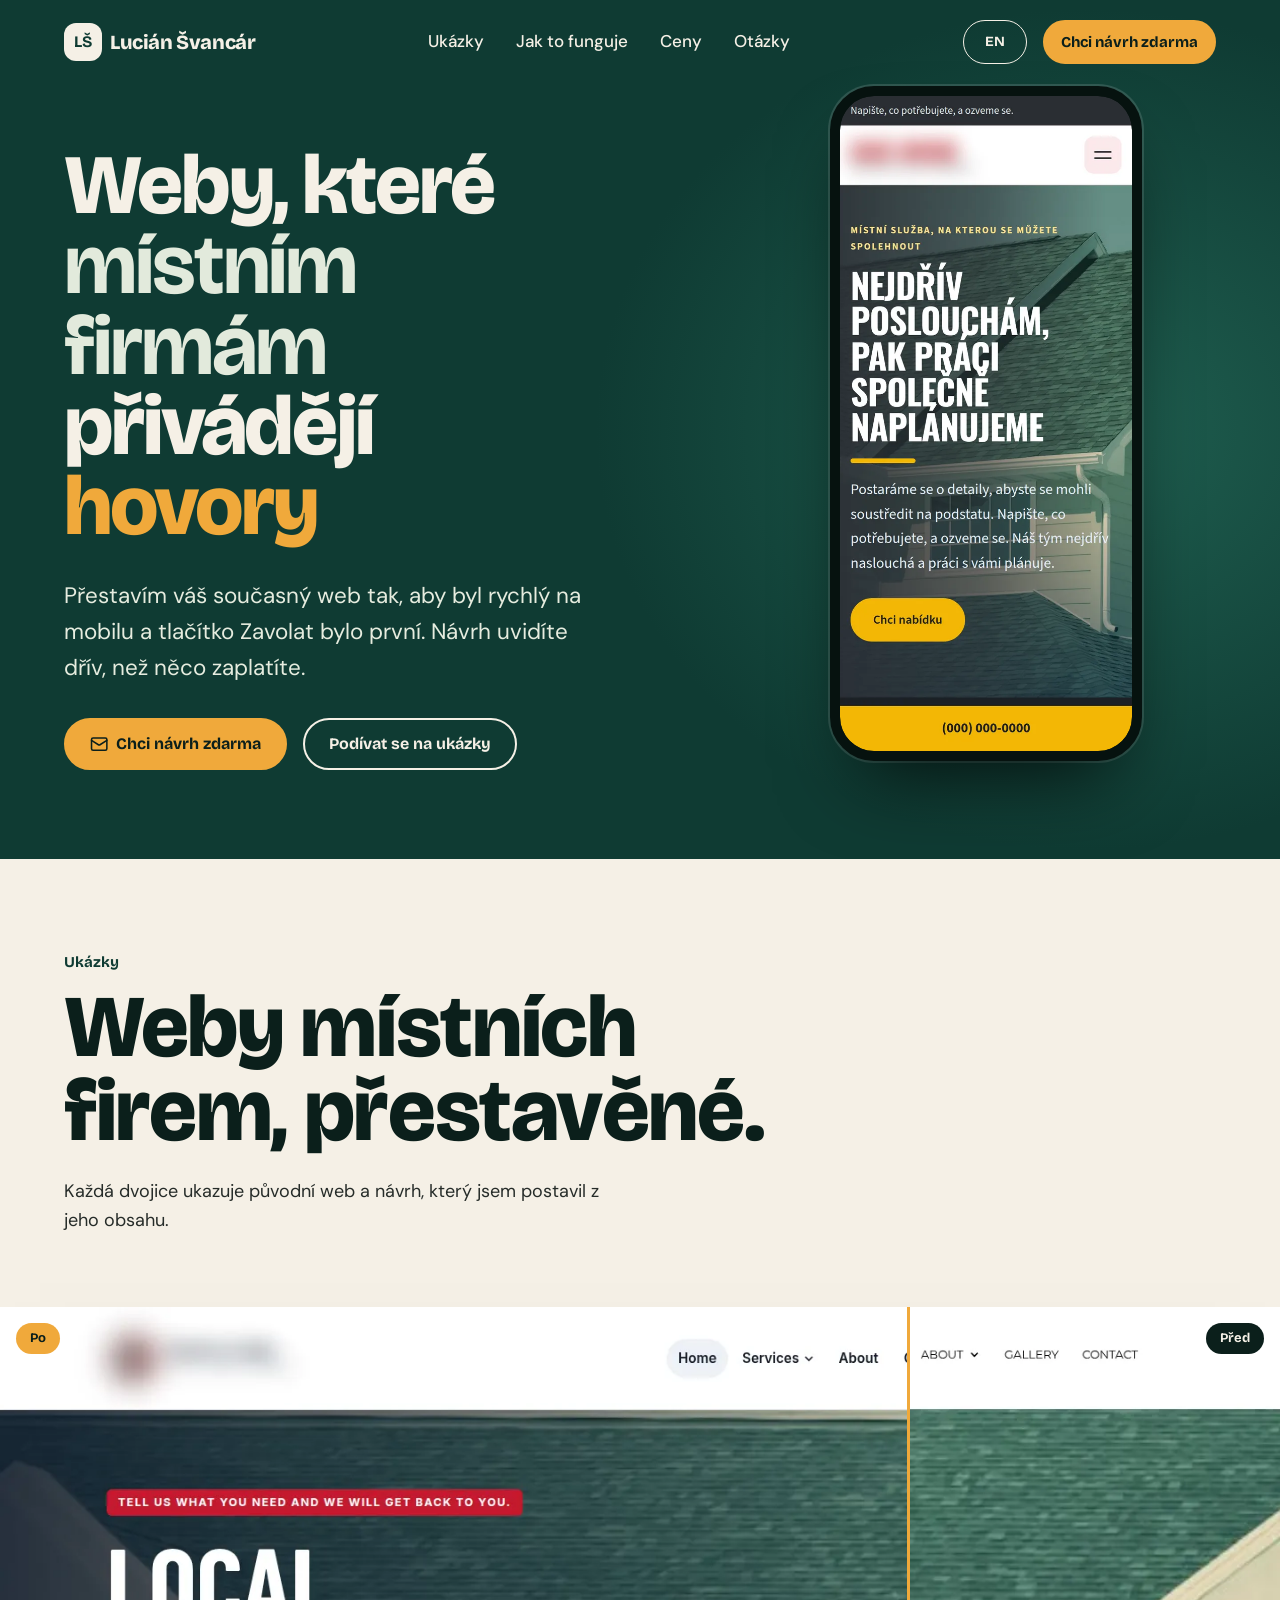
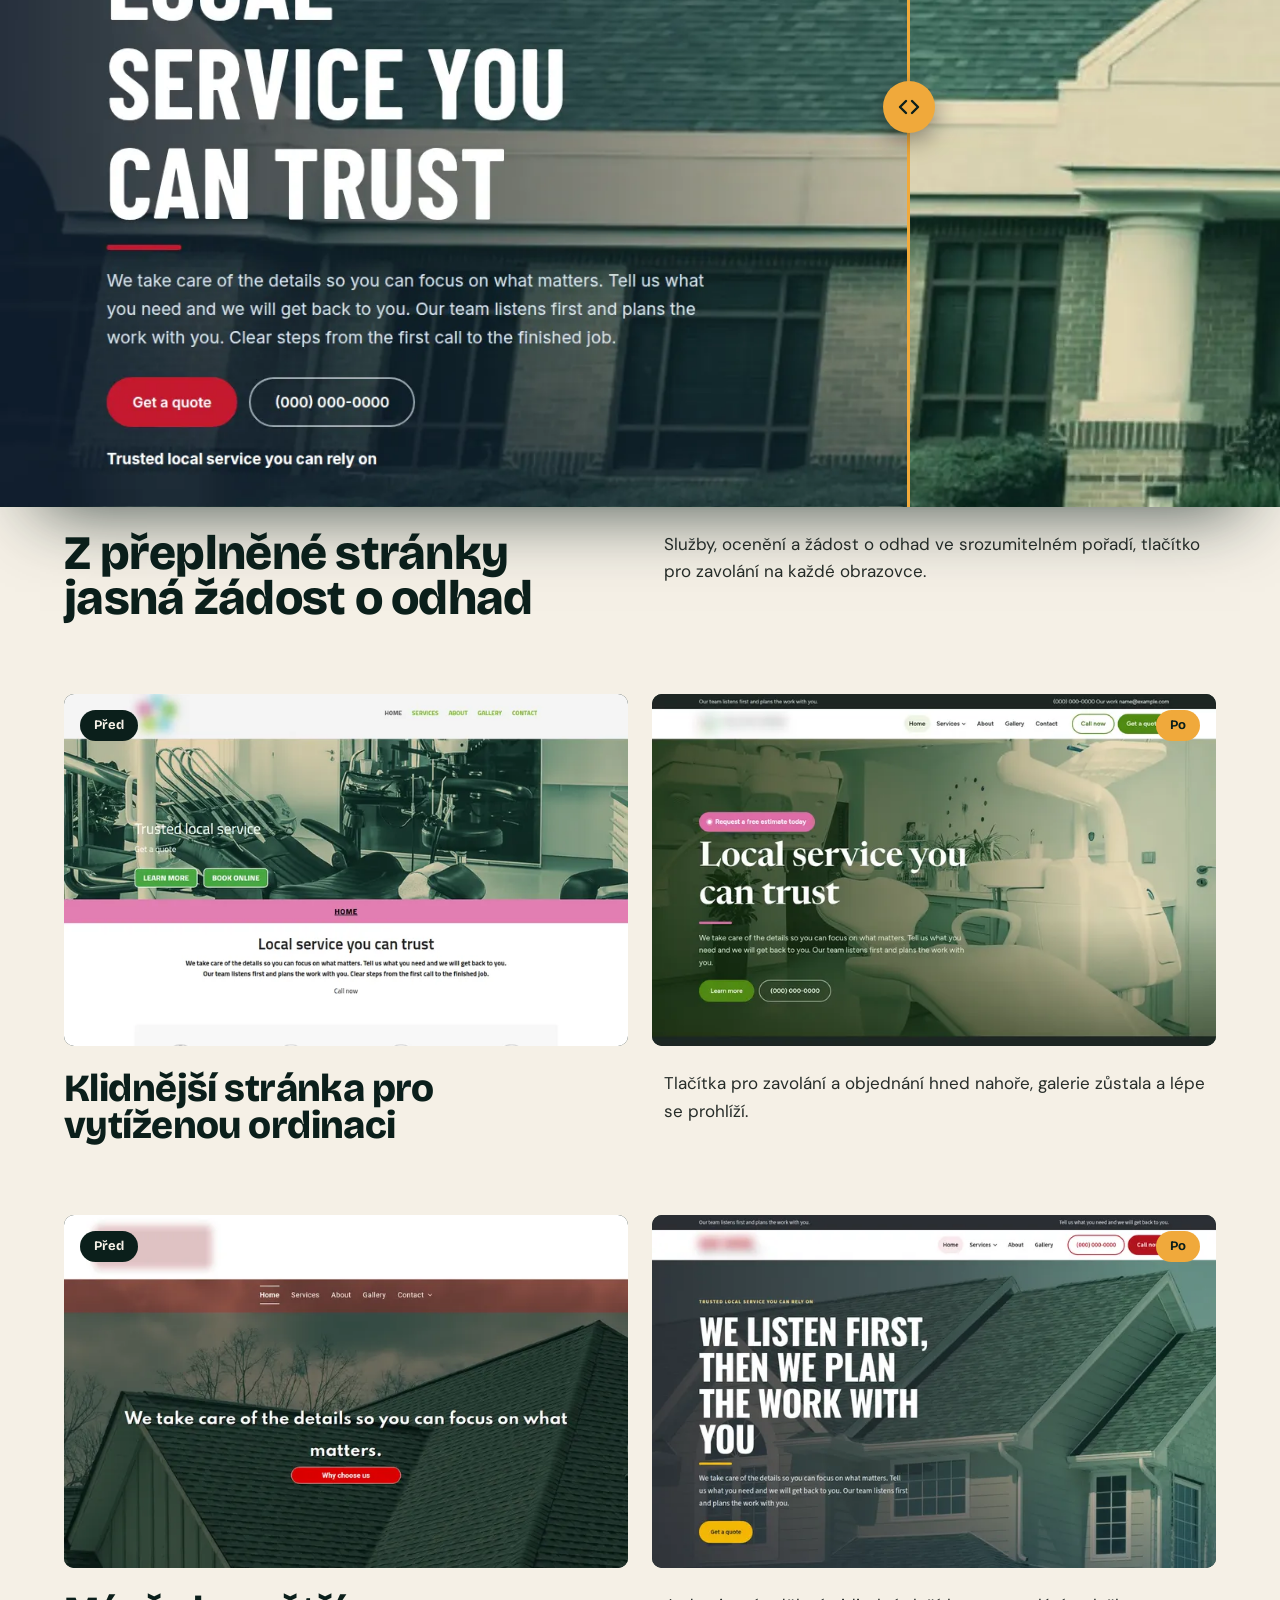
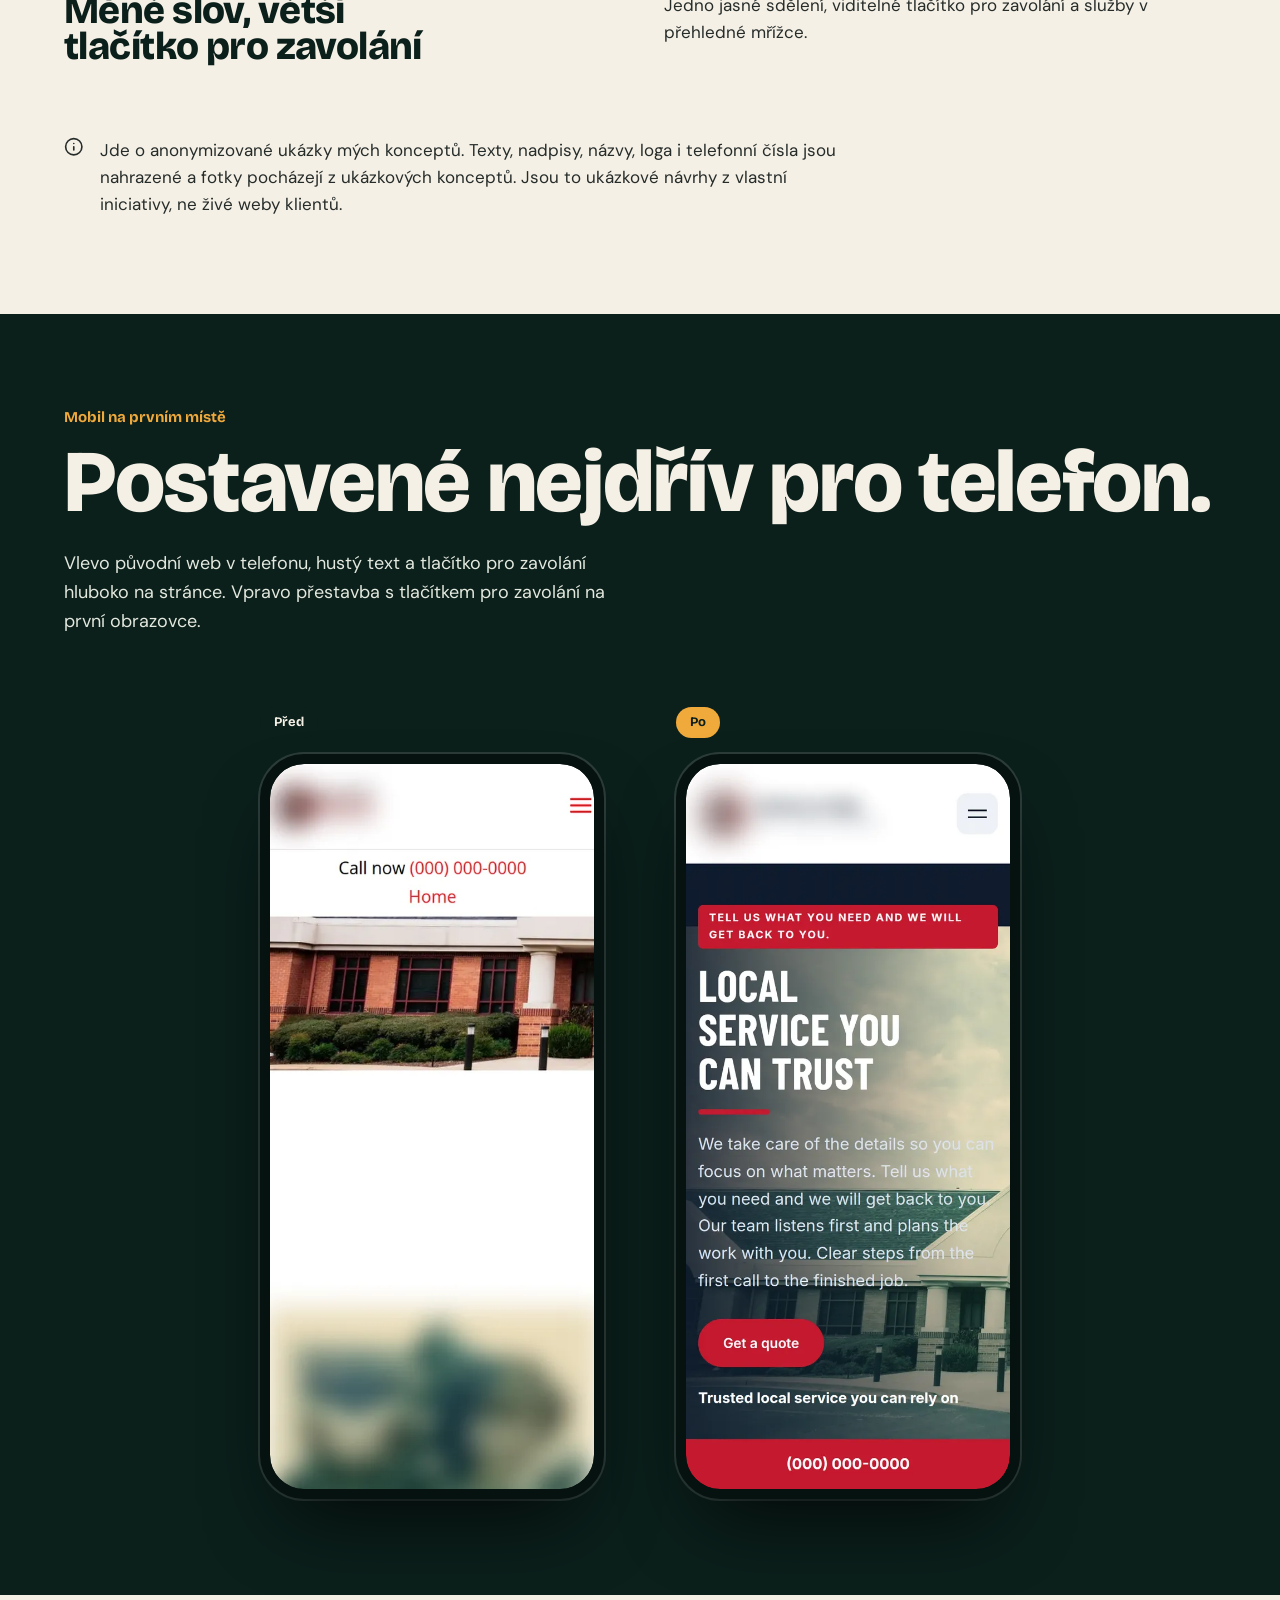
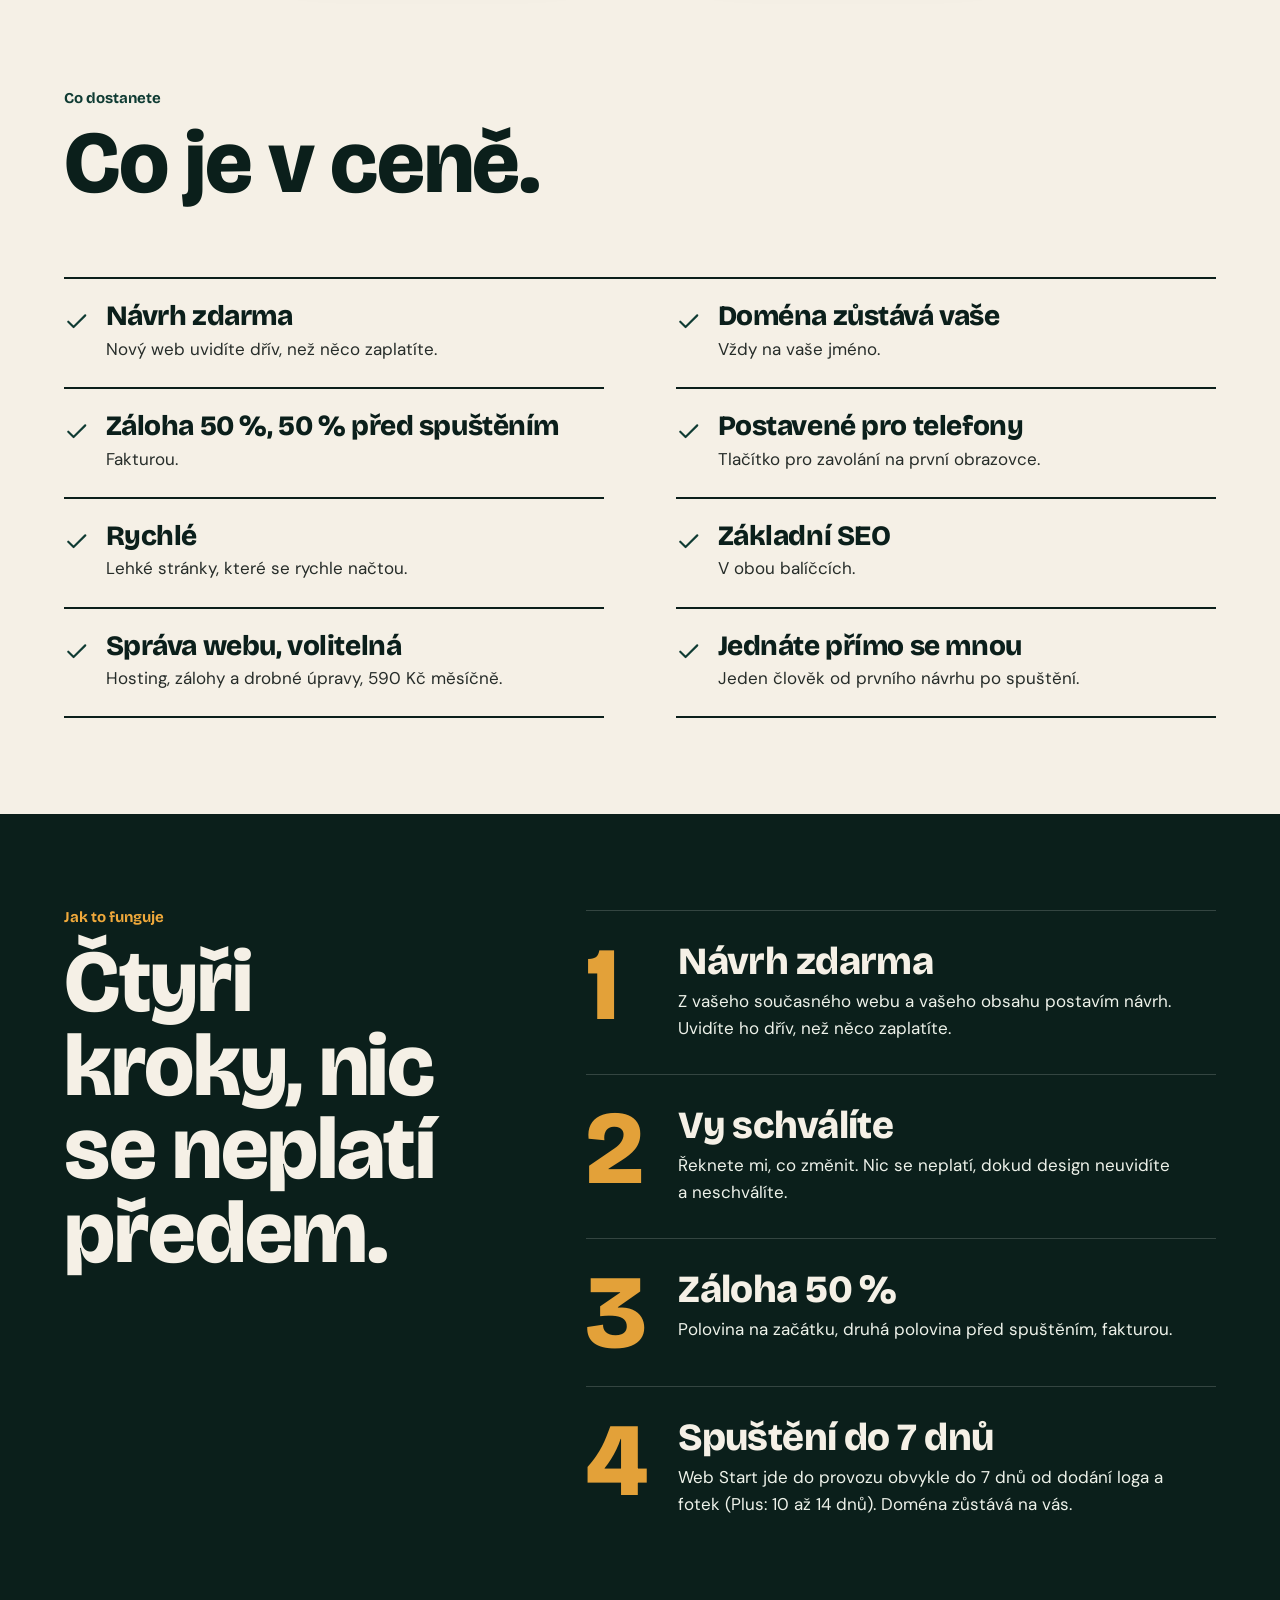
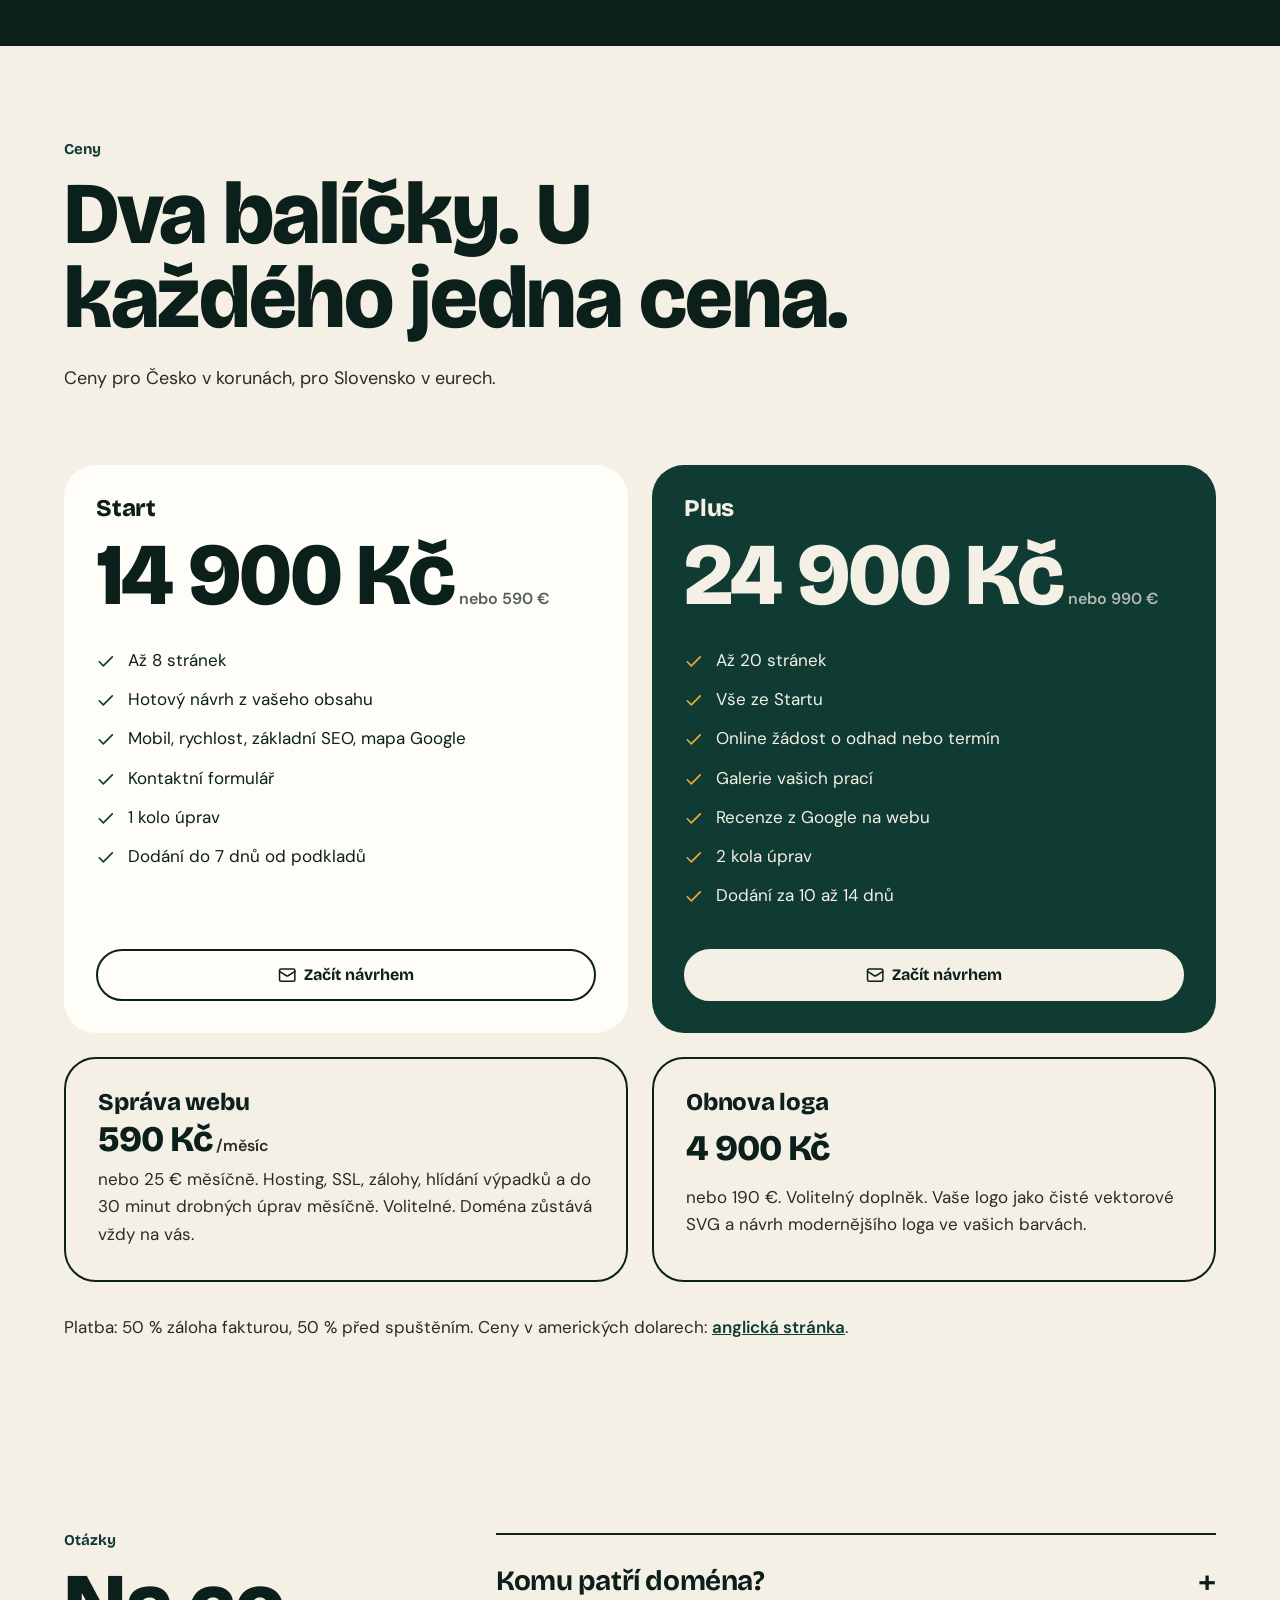
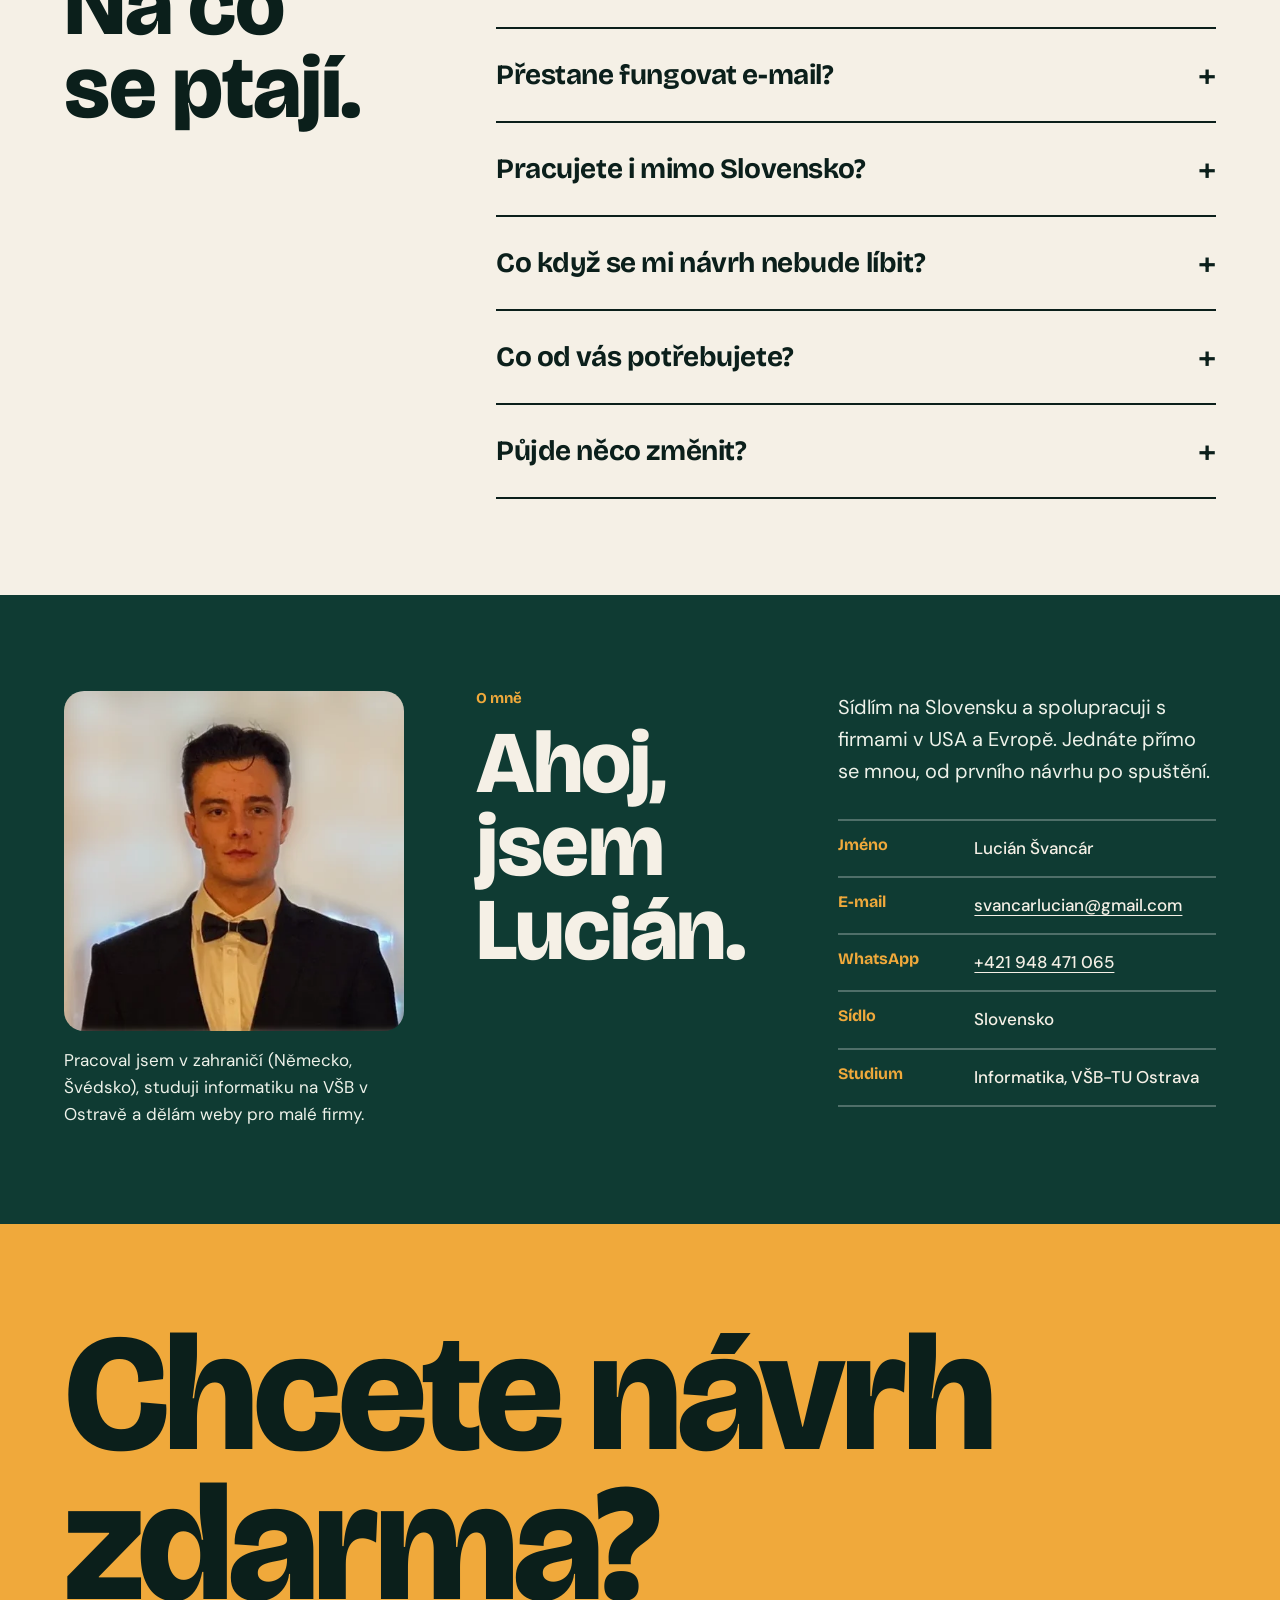
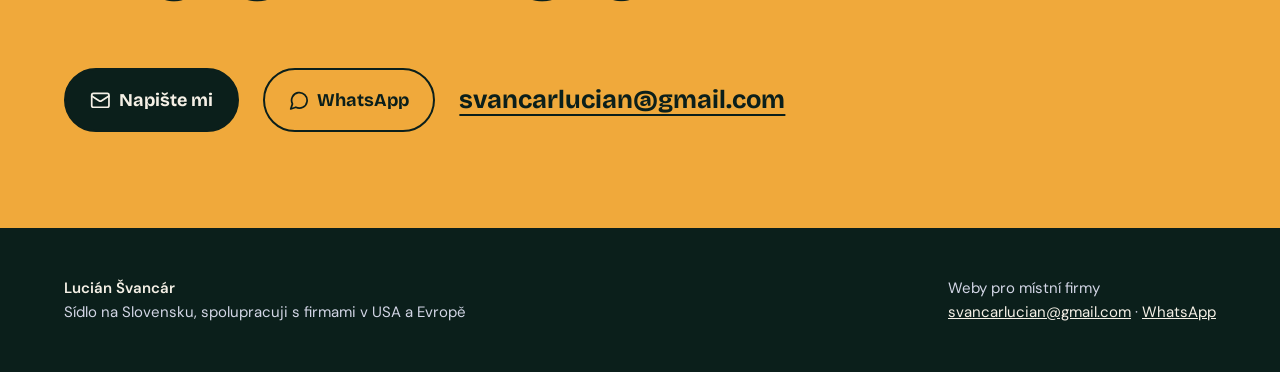
==== cz/index.html @ 47bcdbd2 "Lucian Svancar: web design for local businesses" ====
<!doctype html>
<html lang="cs" class="nojs">
<head>
<meta charset="utf-8">
<meta name="viewport" content="width=device-width,initial-scale=1">
<title>Lucián Švancár | Weby, které místním firmám přivádějí hovory</title>
<meta name="description" content="Tvorba webů pro místní firmy. Nejdřív zdarma návrh, vy schválíte, záloha 50 %, spuštění do 7 dnů. Start od 14 900 Kč nebo 590 €.">
<meta name="robots" content="index,follow,max-image-preview:large">
<link rel="canonical" href="https://luciansvancar.github.io/cz/">
<link rel="alternate" hreflang="en" href="https://luciansvancar.github.io/">
<link rel="alternate" hreflang="cs" href="https://luciansvancar.github.io/cz/">
<link rel="alternate" hreflang="x-default" href="https://luciansvancar.github.io/">
<meta property="og:type" content="website">
<meta property="og:title" content="Lucián Švancár | Weby, které místním firmám přivádějí hovory">
<meta property="og:description" content="Tvorba webů pro místní firmy. Nejdřív zdarma návrh, vy schválíte, záloha 50 %, spuštění do 7 dnů. Start od 14 900 Kč nebo 590 €.">
<meta property="og:url" content="https://luciansvancar.github.io/cz/">
<meta property="og:image" content="https://luciansvancar.github.io/img/og.png">
<meta property="og:locale" content="cs_CZ">
<meta name="twitter:card" content="summary_large_image">
<meta name="theme-color" content="#0f3b33">
<link rel="icon" href="../favicon.svg" type="image/svg+xml">
<link rel="preload" href="../fonts/brico-latin.woff2" as="font" type="font/woff2" crossorigin>
<link rel="stylesheet" href="../css/style.css">
<script type="application/ld+json">{"@context":"https://schema.org","@type":"ProfessionalService","name":"Lucián Švancár, web design","url":"https://luciansvancar.github.io/","email":"svancarlucian@gmail.com","description":"Web design for local businesses","areaServed":["US","Europe"],"founder":{"@type":"Person","name":"Lucián Švancár"}}</script>
<script>document.documentElement.classList.remove('nojs')</script>
</head>
<body>
<a class="skip" href="#main">Přeskočit na obsah</a>
<header class="hd"><div class="wrap">
<a class="brand" href="../"><b aria-hidden="true">LŠ</b><span>Lucián Švancár</span></a>
<nav class="nav" aria-label="Main"><a href="#work">Ukázky</a><a href="#how">Jak to funguje</a><a href="#pricing">Ceny</a><a href="#faq">Otázky</a></nav>
<div class="hd-r"><a class="lang" href="../" hreflang="en" lang="en">EN</a><a class="btn sm" href="mailto:svancarlucian@gmail.com?subject=Návrh%20webu%20zdarma">Chci návrh zdarma</a><button class="burger" type="button" aria-expanded="false" aria-controls="mnav" aria-label="Menu"><svg class="i" viewBox="0 0 24 24" aria-hidden="true"><path d="M4 6h16M4 12h16M4 18h16"/></svg></button></div>
</div><div class="mnav" id="mnav"><a href="#work">Ukázky</a><a href="#how">Jak to funguje</a><a href="#pricing">Ceny</a><a href="#faq">Otázky</a><a href="mailto:svancarlucian@gmail.com?subject=Návrh%20webu%20zdarma">Chci návrh zdarma</a></div></header>
<main id="main">
<section class="hero"><div class="wrap hero-g"><div class="hl">
<h1>Weby, které <span class="sm">místním firmám</span> přivádějí <span class="c">hovory</span></h1>
<p class="lede">Přestavím váš současný web tak, aby byl rychlý na mobilu a tlačítko Zavolat bylo první. Návrh uvidíte dřív, než něco zaplatíte.</p>
<div class="cta"><a class="btn" href="mailto:svancarlucian@gmail.com?subject=Návrh%20webu%20zdarma"><svg class="i" viewBox="0 0 24 24" aria-hidden="true"><rect width="20" height="16" x="2" y="4" rx="2"/><path d="m22 7-8.97 5.7a1.94 1.94 0 0 1-2.06 0L2 7"/></svg>Chci návrh zdarma</a><a class="lnk" href="#work">Podívat se na ukázky</a></div>
</div><div class="hp"><div class="phone hero-ph"><img src="../img/m-roof2-after-cz.webp" width="600" height="1298" alt="Anonymizovaný snímek webu firmy na střechy v telefonu"></div></div>
</div></section>
<section id="work"><div class="wrap">
<div class="sec-h rv"><div><span class="kick">Ukázky</span><h2>Weby místních firem, přestavěné.</h2></div><p>Každá dvojice ukazuje původní web a návrh, který jsem postavil z jeho obsahu.</p></div>
<div class="bigcase rv"><div class="cmp" style="--p:71%"><div class="cmp-i cmp-b"><span class="tag">Před</span><img src="../img/roof1-before-700.webp" srcset="../img/roof1-before-700.webp 720w,../img/roof1-before.webp 1440w" sizes="100vw" width="1440" height="900" alt="Před a po, místní firma na střechy (anonymizováno)" loading="lazy" decoding="async"></div><div class="cmp-i cmp-a"><span class="tag t2">Po</span><img src="../img/roof1-after-700.webp" srcset="../img/roof1-after-700.webp 720w,../img/roof1-after.webp 1440w" sizes="100vw" width="1440" height="900" alt="Před a po, místní firma na střechy (anonymizováno)" loading="lazy" decoding="async"></div><div class="cmp-h" aria-hidden="true"><span><svg viewBox="0 0 24 24"><path d="m9 6-6 6 6 6M15 6l6 6-6 6"/></svg></span></div><input class="cmp-r" type="range" min="0" max="100" value="71" aria-label="Tažením porovnáte před a po"></div><div class="wrap"><div class="cap"><h3>Z přeplněné stránky jasná žádost o odhad</h3><p>Služby, ocenění a žádost o odhad ve srozumitelném pořadí, tlačítko pro zavolání na každé obrazovce.</p></div></div></div><div class="smalls"><article class="sm-c rv"><div class="duo"><figure><span class="tag">Před</span><img src="../img/dental-before-700.webp" srcset="../img/dental-before-700.webp 720w,../img/dental-before.webp 1440w" sizes="(min-width:900px) 45vw,100vw" width="1440" height="900" alt="Před a po, místní zubní ordinace (anonymizováno)" loading="lazy" decoding="async"></figure><figure><span class="tag t2">Po</span><img src="../img/dental-after-700.webp" srcset="../img/dental-after-700.webp 720w,../img/dental-after.webp 1440w" sizes="(min-width:900px) 45vw,100vw" width="1440" height="900" alt="Před a po, místní zubní ordinace (anonymizováno)" loading="lazy" decoding="async"></figure></div><div class="cap"><h3>Klidnější stránka pro vytíženou ordinaci</h3><p>Tlačítka pro zavolání a objednání hned nahoře, galerie zůstala a lépe se prohlíží.</p></div></article><article class="sm-c rv"><div class="duo"><figure><span class="tag">Před</span><img src="../img/roof2-before-700.webp" srcset="../img/roof2-before-700.webp 720w,../img/roof2-before.webp 1440w" sizes="(min-width:900px) 45vw,100vw" width="1440" height="900" alt="Před a po, místní firma na střechy (anonymizováno)" loading="lazy" decoding="async"></figure><figure><span class="tag t2">Po</span><img src="../img/roof2-after-700.webp" srcset="../img/roof2-after-700.webp 720w,../img/roof2-after.webp 1440w" sizes="(min-width:900px) 45vw,100vw" width="1440" height="900" alt="Před a po, místní firma na střechy (anonymizováno)" loading="lazy" decoding="async"></figure></div><div class="cap"><h3>Méně slov, větší tlačítko pro zavolání</h3><p>Jedno jasné sdělení, viditelné tlačítko pro zavolání a služby v přehledné mřížce.</p></div></article></div>
<p class="note rv"><svg class="i" viewBox="0 0 24 24" aria-hidden="true"><circle cx="12" cy="12" r="10"/><path d="M12 16v-4M12 8h.01"/></svg><span>Jde o anonymizované ukázky mých konceptů. Texty, nadpisy, názvy, loga i telefonní čísla jsou nahrazené a fotky pocházejí z ukázkových konceptů. Jsou to ukázkové návrhy z vlastní iniciativy, ne živé weby klientů.</span></p>
</div></section>
<section id="mobile" class="dark mf"><div class="wrap"><div class="sec-h rv"><div><span class="kick">Mobil na prvním místě</span><h2>Postavené nejdřív pro telefon.</h2></div><p>Vlevo původní web v telefonu, hustý text a tlačítko pro zavolání hluboko na stránce. Vpravo přestavba s tlačítkem pro zavolání na první obrazovce.</p></div><div class="phones rv"><figure class="phone-w"><span class="tag">Před</span><div class="phone"><img src="../img/m-roof1-before.webp" width="600" height="1298" alt="Anonymizovaný snímek webu firmy na střechy v telefonu" loading="lazy" decoding="async"></div></figure><figure class="phone-w"><span class="tag t2">Po</span><div class="phone"><img src="../img/m-roof1-after.webp" width="600" height="1298" alt="Anonymizovaný snímek webu firmy na střechy v telefonu" loading="lazy" decoding="async"></div></figure></div></div></section>
<section id="get"><div class="wrap"><div class="sec-h rv"><div><span class="kick">Co dostanete</span><h2>Co je v ceně.</h2></div></div><ul class="gets"><li class="rv"><svg class="i" viewBox="0 0 24 24" aria-hidden="true"><path d="M20 6 9 17l-5-5"/></svg><div><h3>Návrh zdarma</h3><p>Nový web uvidíte dřív, než něco zaplatíte.</p></div></li><li class="rv"><svg class="i" viewBox="0 0 24 24" aria-hidden="true"><path d="M20 6 9 17l-5-5"/></svg><div><h3>Doména zůstává vaše</h3><p>Vždy na vaše jméno.</p></div></li><li class="rv"><svg class="i" viewBox="0 0 24 24" aria-hidden="true"><path d="M20 6 9 17l-5-5"/></svg><div><h3>Záloha 50 %, 50 % před spuštěním</h3><p>Fakturou.</p></div></li><li class="rv"><svg class="i" viewBox="0 0 24 24" aria-hidden="true"><path d="M20 6 9 17l-5-5"/></svg><div><h3>Postavené pro telefony</h3><p>Tlačítko pro zavolání na první obrazovce.</p></div></li><li class="rv"><svg class="i" viewBox="0 0 24 24" aria-hidden="true"><path d="M20 6 9 17l-5-5"/></svg><div><h3>Rychlé</h3><p>Lehké stránky, které se rychle načtou.</p></div></li><li class="rv"><svg class="i" viewBox="0 0 24 24" aria-hidden="true"><path d="M20 6 9 17l-5-5"/></svg><div><h3>Základní SEO</h3><p>V obou balíčcích.</p></div></li><li class="rv"><svg class="i" viewBox="0 0 24 24" aria-hidden="true"><path d="M20 6 9 17l-5-5"/></svg><div><h3>Správa webu, volitelná</h3><p>Hosting, zálohy a drobné úpravy, 590 Kč měsíčně.</p></div></li><li class="rv"><svg class="i" viewBox="0 0 24 24" aria-hidden="true"><path d="M20 6 9 17l-5-5"/></svg><div><h3>Jednáte přímo se mnou</h3><p>Jeden člověk od prvního návrhu po spuštění.</p></div></li></ul></div></section>
<section id="how" class="dark"><div class="wrap steps">
<div class="stl rv"><span class="kick">Jak to funguje</span><h2>Čtyři kroky, nic se neplatí předem.</h2></div>
<ol style="list-style:none;margin:0;padding:0"><li class="step rv"><span class="nn" aria-hidden="true">1</span><div><h3>Návrh zdarma</h3><p>Z vašeho současného webu a vašeho obsahu postavím návrh. Uvidíte ho dřív, než něco zaplatíte.</p></div></li><li class="step rv"><span class="nn" aria-hidden="true">2</span><div><h3>Vy schválíte</h3><p>Řeknete mi, co změnit. Nic se neplatí, dokud design neuvidíte a neschválíte.</p></div></li><li class="step rv"><span class="nn" aria-hidden="true">3</span><div><h3>Záloha 50 %</h3><p>Polovina na začátku, druhá polovina před spuštěním, fakturou.</p></div></li><li class="step rv"><span class="nn" aria-hidden="true">4</span><div><h3>Spuštění do 7 dnů</h3><p>Web Start jde do provozu obvykle do 7 dnů od dodání loga a fotek (Plus: 10 až 14 dnů). Doména zůstává na vás.</p></div></li></ol>
</div></section>
<section id="pricing"><div class="wrap">
<div class="sec-h rv"><div><span class="kick">Ceny</span><h2>Dva balíčky. U každého jedna cena.</h2></div><p>Ceny pro Česko v korunách, pro Slovensko v eurech.</p></div>
<div class="plans"><div class="plan rv"><h3>Start</h3><div class="price">14 900 Kč<small>nebo 590 €</small></div><ul><li><svg class="i" viewBox="0 0 24 24" aria-hidden="true"><path d="M20 6 9 17l-5-5"/></svg><span>Až 8 stránek</span></li><li><svg class="i" viewBox="0 0 24 24" aria-hidden="true"><path d="M20 6 9 17l-5-5"/></svg><span>Hotový návrh z vašeho obsahu</span></li><li><svg class="i" viewBox="0 0 24 24" aria-hidden="true"><path d="M20 6 9 17l-5-5"/></svg><span>Mobil, rychlost, základní SEO, mapa Google</span></li><li><svg class="i" viewBox="0 0 24 24" aria-hidden="true"><path d="M20 6 9 17l-5-5"/></svg><span>Kontaktní formulář</span></li><li><svg class="i" viewBox="0 0 24 24" aria-hidden="true"><path d="M20 6 9 17l-5-5"/></svg><span>1 kolo úprav</span></li><li><svg class="i" viewBox="0 0 24 24" aria-hidden="true"><path d="M20 6 9 17l-5-5"/></svg><span>Dodání do 7 dnů od podkladů</span></li></ul><a class="btn ghost" href="mailto:svancarlucian@gmail.com?subject=Návrh%20webu%20zdarma"><svg class="i" viewBox="0 0 24 24" aria-hidden="true"><rect width="20" height="16" x="2" y="4" rx="2"/><path d="m22 7-8.97 5.7a1.94 1.94 0 0 1-2.06 0L2 7"/></svg>Začít návrhem</a></div><div class="plan pro rv"><h3>Plus</h3><div class="price">24 900 Kč<small>nebo 990 €</small></div><ul><li><svg class="i" viewBox="0 0 24 24" aria-hidden="true"><path d="M20 6 9 17l-5-5"/></svg><span>Až 20 stránek</span></li><li><svg class="i" viewBox="0 0 24 24" aria-hidden="true"><path d="M20 6 9 17l-5-5"/></svg><span>Vše ze Startu</span></li><li><svg class="i" viewBox="0 0 24 24" aria-hidden="true"><path d="M20 6 9 17l-5-5"/></svg><span>Online žádost o odhad nebo termín</span></li><li><svg class="i" viewBox="0 0 24 24" aria-hidden="true"><path d="M20 6 9 17l-5-5"/></svg><span>Galerie vašich prací</span></li><li><svg class="i" viewBox="0 0 24 24" aria-hidden="true"><path d="M20 6 9 17l-5-5"/></svg><span>Recenze z Google na webu</span></li><li><svg class="i" viewBox="0 0 24 24" aria-hidden="true"><path d="M20 6 9 17l-5-5"/></svg><span>2 kola úprav</span></li><li><svg class="i" viewBox="0 0 24 24" aria-hidden="true"><path d="M20 6 9 17l-5-5"/></svg><span>Dodání za 10 až 14 dnů</span></li></ul><a class="btn" href="mailto:svancarlucian@gmail.com?subject=Návrh%20webu%20zdarma"><svg class="i" viewBox="0 0 24 24" aria-hidden="true"><rect width="20" height="16" x="2" y="4" rx="2"/><path d="m22 7-8.97 5.7a1.94 1.94 0 0 1-2.06 0L2 7"/></svg>Začít návrhem</a></div></div>
<div class="also"><div class="add rv"><h3>Správa webu</h3><div class="p">590 Kč<small style="font:600 1rem var(--f-b);letter-spacing:0;color:var(--mute)"> /měsíc</small></div><p>nebo 25 € měsíčně. Hosting, SSL, zálohy, hlídání výpadků a do 30 minut drobných úprav měsíčně. Volitelné. Doména zůstává vždy na vás.</p></div><div class="add rv"><h3>Obnova loga</h3><div class="p">4 900 Kč<small style="font:600 1rem var(--f-b);letter-spacing:0;color:var(--mute)"> </small></div><p>nebo 190 €. Volitelný doplněk. Vaše logo jako čisté vektorové SVG a návrh modernějšího loga ve vašich barvách.</p></div></div>
<p class="pay">Platba: 50 % záloha fakturou, 50 % před spuštěním. Ceny v amerických dolarech: <a href="https://luciansvancar.github.io/">anglická stránka</a>.</p>
</div></section>
<section id="faq"><div class="wrap faq">
<div class="rv"><span class="kick">Otázky</span><h2>Na co se ptají.</h2></div>
<div class="rv"><details><summary>Komu patří doména?</summary><p>Vám. Doména vždy zůstává na vaše jméno. Na nový web ji jen nasměruji, až návrh schválíte.</p></details><details><summary>Přestane fungovat e-mail?</summary><p>Ne. Na nový web nasměruji jen webovou část domény, e-mail se nedotkne. Pokud už platíte hosting, můžete ho po spuštění zrušit, nebo web zahostuji já v rámci správy webu.</p></details><details><summary>Pracujete i mimo Slovensko?</summary><p>Ano. Vše běží přes e-mail a platební odkaz, takže na zemi nezáleží. Ceny jsou v korunách a eurech na této stránce, v dolarech na anglické.</p></details><details><summary>Co když se mi návrh nebude líbit?</summary><p>Pak neplatíte nic. Návrh je zdarma a žádné peníze se nepřesouvají, dokud design neuvidíte a neschválíte.</p></details><details><summary>Co od vás potřebujete?</summary><p>Logo v nejlepší kvalitě, kterou máte, fotky vaší práce nebo týmu a kdo spravuje vaši doménu. Hesla e-mailem nikdy nežádám.</p></details><details><summary>Půjde něco změnit?</summary><p>Ano. Úpravy jsou v ceně před spuštěním: 1 kolo ve Startu, 2 v Plusu. Sepíšu je do jednoho e-mailu.</p></details></div>
</div></section>
<section class="about"><div class="wrap"><figure class="photo on rv"><img src="../img/lucian.webp" width="480" height="480" alt="Lucián Švancár" loading="lazy" decoding="async"><figcaption>Pracoval jsem v zahraničí (Německo, Švédsko), studuji informatiku na VŠB v Ostravě a dělám weby pro malé firmy.</figcaption></figure><div class="rv"><span class="kick">O mně</span><h2>Ahoj, jsem Lucián.</h2></div><div class="rv"><p>Sídlím na Slovensku a spolupracuji s firmami v USA a Evropě. Jednáte přímo se mnou, od prvního návrhu po spuštění.</p><dl class="facts"><div><dt>Jméno</dt><dd>Lucián Švancár</dd></div><div><dt>E-mail</dt><dd><a href="mailto:svancarlucian@gmail.com">svancarlucian@gmail.com</a></dd></div><div><dt>WhatsApp</dt><dd><a href="https://wa.me/421948471065">+421 948 471 065</a></dd></div><div><dt>Sídlo</dt><dd>Slovensko</dd></div><div><dt>Studium</dt><dd>Informatika, VŠB-TU Ostrava</dd></div></dl></div></div></section>
<section class="contact" id="contact"><div class="wrap"><h2>Chcete návrh zdarma?</h2><div class="row"><a class="btn" href="mailto:svancarlucian@gmail.com?subject=Návrh%20webu%20zdarma"><svg class="i" viewBox="0 0 24 24" aria-hidden="true"><rect width="20" height="16" x="2" y="4" rx="2"/><path d="m22 7-8.97 5.7a1.94 1.94 0 0 1-2.06 0L2 7"/></svg>Napište mi</a><a class="btn wa" href="https://wa.me/421948471065"><svg class="i" viewBox="0 0 24 24" aria-hidden="true"><path d="M7.9 20A9 9 0 1 0 4 16.1L2 22Z"/></svg>WhatsApp</a><a class="em" href="mailto:svancarlucian@gmail.com">svancarlucian@gmail.com</a></div></div></section>
</main>
<footer class="ft"><div class="wrap"><address><strong style="color:var(--paper)">Lucián Švancár</strong><br>Sídlo na Slovensku, spolupracuji s firmami v USA a Evropě</address><p>Weby pro místní firmy<br><a href="mailto:svancarlucian@gmail.com">svancarlucian@gmail.com</a> · <a href="https://wa.me/421948471065">WhatsApp</a></p></div></footer>
<a class="sticky" href="mailto:svancarlucian@gmail.com?subject=Návrh%20webu%20zdarma"><svg class="i" viewBox="0 0 24 24" aria-hidden="true"><rect width="20" height="16" x="2" y="4" rx="2"/><path d="m22 7-8.97 5.7a1.94 1.94 0 0 1-2.06 0L2 7"/></svg>Chci mockup zdarma</a>
<script src="../js/main.js" defer></script>
</body></html>
---- css/style.css ----
@font-face{font-family:"Bricolage Grotesque";font-weight:600 800;font-display:swap;src:url(../fonts/brico-latin.woff2) format("woff2");unicode-range:U+0000-00FF,U+0131,U+0152-0153,U+02BB-02BC,U+02C6,U+02DA,U+02DC,U+2000-206F,U+20AC,U+2122,U+2191,U+2193,U+2212,U+2215,U+FEFF,U+FFFD}
@font-face{font-family:"Bricolage Grotesque";font-weight:600 800;font-display:swap;src:url(../fonts/brico-ext.woff2) format("woff2");unicode-range:U+0100-02BA,U+02BD-02C5,U+02C7-02CC,U+02CE-02D7,U+02DD-02FF,U+0304,U+0308,U+0329,U+1D00-1DBF,U+1E00-1E9F,U+1EF2-1EFF,U+2020,U+20A0-20AB,U+20AD-20C4,U+2113,U+2C60-2C7F,U+A720-A7FF}
@font-face{font-family:"DM Sans";font-weight:400 600;font-display:swap;src:url(../fonts/dm-latin.woff2) format("woff2");unicode-range:U+0000-00FF,U+0131,U+0152-0153,U+02BB-02BC,U+02C6,U+02DA,U+02DC,U+2000-206F,U+20AC,U+2122,U+2191,U+2193,U+2212,U+2215,U+FEFF,U+FFFD}
@font-face{font-family:"DM Sans";font-weight:400 600;font-display:swap;src:url(../fonts/dm-ext.woff2) format("woff2");unicode-range:U+0100-02BA,U+02BD-02C5,U+02C7-02CC,U+02CE-02D7,U+02DD-02FF,U+0304,U+0308,U+0329,U+1D00-1DBF,U+1E00-1E9F,U+1EF2-1EFF,U+2020,U+20A0-20AB,U+20AD-20C4,U+2113,U+2C60-2C7F,U+A720-A7FF}

:root{
  --ink:#0b1f1b;--ink-2:#123029;--blue:#0f3b33;--blue-d:#0a2a24;--paper:#f5f0e6;--white:#fffdf8;--coral:#f0a93b;--mist:#e2eadc;--mute:#262c29;
  --s1:4px;--s2:8px;--s3:16px;--s4:24px;--s5:32px;--s6:48px;--s7:72px;--s8:96px;
  --r1:10px;--r2:20px;--r3:32px;
  --f-d:"Bricolage Grotesque",ui-sans-serif,sans-serif;--f-b:"DM Sans",ui-sans-serif,sans-serif;
  --ease:cubic-bezier(.22,1,.36,1);--t:240ms;
  --pad:clamp(20px,5vw,72px);
}
*,*::before,*::after{box-sizing:border-box}
html{scroll-behavior:smooth;-webkit-text-size-adjust:100%}
body{margin:0;font:400 1.0625rem/1.6 var(--f-b);color:var(--ink);background:var(--paper);overflow-x:hidden}
img{display:block;max-width:100%;height:auto}
a{color:inherit}
h1,h2,h3{font-family:var(--f-d);font-weight:800;line-height:.95;letter-spacing:-.015em;margin:0;text-wrap:balance}
p{margin:0;text-wrap:pretty}
.wrap{padding-inline:var(--pad);max-width:1480px;margin-inline:auto}
.sr{position:absolute;width:1px;height:1px;overflow:hidden;clip:rect(0 0 0 0);white-space:nowrap}
.skip{position:absolute;left:var(--s3);top:-60px;background:var(--ink);color:var(--paper);padding:var(--s3);border-radius:var(--r1);z-index:99}
.skip:focus{top:var(--s3)}
:focus-visible{outline:3px solid var(--coral);outline-offset:3px}
svg.i{width:1.15em;height:1.15em;stroke:currentColor;fill:none;stroke-width:2;stroke-linecap:round;stroke-linejoin:round;flex:none}

/* buttons */
.btn{display:inline-flex;align-items:center;gap:var(--s2);min-height:52px;padding:0 var(--s4);border-radius:999px;font:700 1rem/1 var(--f-d);text-decoration:none;background:var(--coral);color:var(--ink);border:2px solid var(--coral);transition:transform var(--t) var(--ease),background var(--t),color var(--t)}
.btn:hover{transform:translateY(-3px)}
.btn:active{transform:translateY(0) scale(.98)}
.btn.ghost{background:transparent;color:inherit;border-color:currentColor}
.btn.sm{min-height:44px;padding:0 var(--s3);font-size:.9375rem}

/* header */
.hd{position:absolute;inset:0 0 auto;z-index:20;color:var(--paper)}
.hd .wrap{display:flex;align-items:center;justify-content:space-between;min-height:84px;gap:var(--s3)}
.brand{font:800 1.25rem/1 var(--f-d);text-decoration:none;letter-spacing:-.02em;display:flex;align-items:center;gap:var(--s2)}
.brand b{display:grid;place-items:center;width:38px;height:38px;border-radius:12px;background:var(--paper);color:var(--blue);font-size:1rem}
.nav{display:none;gap:var(--s5);align-items:center}
.nav a{text-decoration:none;font-weight:500;padding:var(--s2) 0;position:relative}
.nav a::after{content:"";position:absolute;left:0;right:0;bottom:2px;height:2px;background:currentColor;transform:scaleX(0);transform-origin:left;transition:transform var(--t) var(--ease)}
.nav a:hover::after{transform:scaleX(1)}
.hd-r{display:flex;align-items:center;gap:var(--s3)}
.lang{min-width:64px;justify-content:center;font:700 .875rem/1 var(--f-d);text-decoration:none;border:1.5px solid currentColor;border-radius:999px;padding:11px 14px;min-height:44px;display:inline-flex;align-items:center}
.burger{display:inline-grid;place-items:center;width:44px;height:44px;border-radius:50%;border:1.5px solid currentColor;background:none;color:inherit;cursor:pointer}
.mnav{display:none;position:absolute;top:76px;left:var(--pad);right:var(--pad);background:var(--ink);color:var(--paper);border-radius:var(--r2);padding:var(--s3);flex-direction:column}
.mnav.open{display:flex}
.mnav a{padding:var(--s3);text-decoration:none;font:700 1.25rem var(--f-d);border-bottom:1px solid #ffffff22}
.mnav a:last-child{border:0}
.hd .btn.sm{display:none}
@media(min-width:900px){.nav{display:flex}.burger,.mnav{display:none!important}.hd .btn.sm{display:inline-flex}}

/* hero */
.hero{position:relative;background:var(--blue);color:var(--paper);overflow:hidden;padding:150px 0 var(--s8);min-height:88svh;display:flex;align-items:center}
.hero::before{content:"";position:absolute;inset:0;background:radial-gradient(55% 70% at 85% 50%,#1f5f50 0,transparent 70%)}
.hero .wrap{position:relative;width:100%}
.hero-g{display:grid;gap:var(--s6);align-items:center}
.hp{display:block;height:min(340px,92vw);overflow:hidden;margin-top:var(--s2)}
.phone{position:relative;border:10px solid #06120f;border-radius:44px;background:#06120f;box-shadow:0 40px 80px -30px #000c,0 0 0 2px #ffffff22;overflow:hidden;aspect-ratio:600/1298}
.phone img{width:100%;height:100%;object-fit:cover;object-position:top;border-radius:34px}
.hero-ph{width:min(210px,62%);margin-inline:auto}
.hero-ph img{position:relative}
.pulse{position:absolute;left:50%;bottom:3.6%;width:0;height:0;pointer-events:none;z-index:3}
.pulse i{position:absolute;left:-55px;top:-55px;width:110px;height:110px;border-radius:50%;border:2px solid var(--coral);opacity:0;animation:pulse 3.6s ease-out infinite}
.pulse i:nth-child(2){animation-delay:1.2s}.pulse i:nth-child(3){animation-delay:2.4s}
@keyframes pulse{0%{transform:scale(.3);opacity:.95}100%{transform:scale(1.9);opacity:0}}
.lnk{font:700 1.0625rem/1 var(--f-d);color:var(--paper);text-decoration:underline;text-decoration-thickness:2px;text-underline-offset:6px;padding:var(--s3) 0;min-height:44px;display:inline-flex;align-items:center}
.hero{overflow:hidden}
@media(max-width:899px){.hero{padding-bottom:0;min-height:0}.hero-g{gap:var(--s5)}.pulse{display:none}}
@media(min-width:900px){.hero{padding:120px 0 64px}.hero-g{grid-template-columns:1.4fr 1fr}.hp{height:auto;overflow:visible;margin-top:0;transform:translateY(-34px)}.hero-ph{width:min(312px,100%)}.lnk{border:2px solid currentColor;border-radius:999px;text-decoration:none;padding:0 var(--s4);min-height:52px;font-size:1rem}.pulse{overflow:visible}}
.hero h1{font-size:clamp(2.7rem,10.5vw,7.6rem);line-height:.95;letter-spacing:-.025em;max-width:11ch}
.hero h1 .sm{color:var(--mist);font-weight:700}
.hero h1 .c{color:var(--coral)}
.hero .lede{font-size:clamp(1.125rem,2.3vw,1.4rem);max-width:36ch;color:#e6ecdf;margin-top:var(--s5)}
.hero .cta{display:flex;flex-wrap:wrap;gap:var(--s3);margin-top:var(--s5)}
@media(min-width:900px){.hero h1{max-width:11ch;font-size:clamp(3rem,6.6vw,6.6rem)}}

/* sections */
section{padding-block:var(--s8)}
.kick{font:700 .9375rem/1 var(--f-d);color:var(--blue);margin-bottom:var(--s3);display:block}
h2{font-size:clamp(2.4rem,7vw,5.5rem)}
.sec-h{display:grid;gap:var(--s4);margin-bottom:var(--s7)}
.sec-h p{max-width:46ch;color:var(--mute);font-size:1.125rem}

/* work */
.bigcase{margin-bottom:var(--s7)}
.cmp{position:relative;aspect-ratio:8/5;overflow:hidden;background:var(--ink);box-shadow:0 40px 70px -40px #0b1f1bcc;touch-action:pan-y;user-select:none}
@media(min-width:900px){.bigcase{width:100vw;margin-left:calc(50% - 50vw)}}
@media(max-width:899px){.cmp{border-radius:var(--r2)}}
.cmp-i{position:absolute;inset:0}
.cmp-i img{width:100%;height:100%;object-fit:cover;object-position:top}
.cmp-a{clip-path:inset(0 calc(100% - var(--p)) 0 0)}
.cmp .tag{left:auto;right:var(--s3)}.cmp .tag.t2{left:var(--s3);right:auto}
.cmp-h{position:absolute;top:0;bottom:0;left:var(--p);width:3px;margin-left:-1.5px;background:var(--coral);pointer-events:none}
.cmp-h span{position:absolute;top:50%;left:50%;width:52px;height:52px;margin:-26px;border-radius:50%;background:var(--coral);color:var(--ink);display:grid;place-items:center;box-shadow:0 8px 24px #0006}
.cmp-h svg{width:24px;height:24px;stroke:currentColor;fill:none;stroke-width:2.4;stroke-linecap:round;stroke-linejoin:round}
.cmp-r{position:absolute;inset:0;width:100%;height:100%;margin:0;opacity:0;cursor:ew-resize;-webkit-appearance:none;appearance:none}
.cmp:has(.cmp-r:focus-visible){outline:3px solid var(--coral);outline-offset:4px}
.tag{position:absolute;left:var(--s3);top:var(--s3);z-index:2;font:700 .8125rem/1 var(--f-d);padding:9px 14px;border-radius:999px;background:var(--ink);color:var(--paper)}
.tag.t2{background:var(--coral);color:var(--ink);left:auto;right:var(--s3)}
.cap{display:grid;gap:var(--s2);margin-top:var(--s4)}
.bigcase h3{font-size:clamp(1.8rem,4vw,3rem)}
.cap p,.sm-c p{color:var(--mute);max-width:52ch;font-size:1.0625rem}
.smalls{display:grid;gap:var(--s7)}
.duo{display:grid;gap:var(--s2);margin-bottom:var(--s4)}
.duo figure{margin:0;position:relative;aspect-ratio:8/5;border-radius:var(--r1);overflow:hidden;background:var(--ink)}
.duo img{width:100%;height:100%;object-fit:cover;object-position:top}
@media(min-width:900px){.duo{grid-template-columns:1fr 1fr;gap:var(--s4)}}
.sm-c h3{font-size:clamp(1.6rem,3vw,2.4rem)}
.note{margin-top:var(--s7);display:flex;gap:var(--s3);align-items:flex-start;color:var(--mute);font-size:1.0625rem;max-width:66ch}
@media(min-width:900px){.cap{grid-template-columns:1fr 1fr;gap:var(--s6);align-items:start}}

/* mobile first, gets */
.mf .sec-h p{color:#e3e8de}
.phones{display:grid;grid-template-columns:1fr 1fr;gap:var(--s4);max-width:760px;margin-inline:auto;align-items:start}
.phone-w{margin:0;position:relative}
.phone-w .tag{position:static;display:inline-block;margin-bottom:var(--s3)}
.phone-w .phone{width:100%}
.phone-w .phone img{object-position:top}
@media(min-width:900px){.phones{gap:var(--s7)}}
.gets{list-style:none;margin:0;padding:0;display:grid;gap:0;border-top:2px solid var(--ink)}
.gets li{display:flex;gap:var(--s3);padding:var(--s4) 0;border-bottom:2px solid var(--ink);align-items:flex-start}
.gets svg{margin-top:6px;color:var(--blue);width:1.5em;height:1.5em}
.gets h3{font-size:clamp(1.3rem,2.4vw,1.75rem);margin-bottom:6px}
.gets p{color:var(--mute);font-size:1.0625rem}
@media(min-width:900px){.gets{grid-template-columns:1fr 1fr;column-gap:var(--s7)}}

/* steps */
.dark{background:var(--ink);color:var(--paper)}
.dark .kick{color:var(--coral)}
.steps{display:grid;gap:var(--s7)}
.stl{position:relative}
.step{display:grid;grid-template-columns:auto 1fr;gap:var(--s4);padding-block:var(--s5);border-top:1px solid #ffffff2b;align-items:start}
.step .nn{opacity:.95;font:800 clamp(3.5rem,9vw,6.5rem)/.8 var(--f-d);color:var(--coral);-webkit-text-stroke:0;min-width:1.1ch;transition:color var(--t)}
.step:hover .nn{color:var(--paper)}
.step h3{font-size:clamp(1.6rem,3.5vw,2.4rem);margin-bottom:var(--s2)}
.step p{color:#eef2ea;max-width:44ch;font-size:1.0625rem}
@media(min-width:900px){.steps{grid-template-columns:5fr 7fr}.stl{position:sticky;top:var(--s7);align-self:start}}

/* pricing */
.plans{display:grid;gap:var(--s4)}
.plan{border-radius:var(--r3);padding:var(--s5);background:var(--white);position:relative;display:flex;flex-direction:column;gap:var(--s3)}
.plan.pro{background:var(--blue);color:var(--paper)}
.plan h3{font-size:1.5rem;letter-spacing:-.01em}
.price{font:800 clamp(3.5rem,9vw,5.5rem)/.9 var(--f-d);letter-spacing:-.03em}
.price small{font:600 1rem var(--f-b);letter-spacing:0;opacity:.7;margin-left:6px}
.plan ul{list-style:none;padding:0;margin:var(--s3) 0 var(--s4);display:grid;gap:12px}
.plan li{display:flex;gap:12px;align-items:flex-start;font-size:1.0625rem;color:var(--ink)}.plan.pro li{color:var(--paper)}
.plan li svg{margin-top:5px;color:var(--blue)}
.plan.pro li svg{color:var(--coral)}
.plan .btn{margin-top:auto;justify-content:center}
.plan.pro .btn{background:var(--paper);border-color:var(--paper)}
.plan .btn.ghost{background:transparent;border-color:var(--ink)}
.also{display:grid;gap:var(--s4);margin-top:var(--s4)}
.add{border:2px solid var(--ink);border-radius:var(--r3);padding:var(--s5);display:grid;gap:var(--s2)}
.add h3{font-size:1.5rem;letter-spacing:-.01em}
.add .p{font:800 2.25rem/1 var(--f-d);letter-spacing:-.03em}
.add p{color:var(--mute);font-size:1.0625rem}
.pay{margin-top:var(--s5);color:var(--mute);max-width:70ch}
.pay a{color:var(--blue);font-weight:600}
@media(min-width:760px){.plans{grid-template-columns:1fr 1fr}.also{grid-template-columns:1fr 1fr}}

/* faq */
.faq{display:grid;gap:var(--s7)}
.faq details{border-top:2px solid var(--ink);padding:var(--s4) 0}
.faq details:last-child{border-bottom:2px solid var(--ink)}
.faq summary{list-style:none;cursor:pointer;display:flex;justify-content:space-between;gap:var(--s4);align-items:center;font:700 clamp(1.25rem,2.6vw,1.75rem)/1.15 var(--f-d);letter-spacing:-.015em;min-height:44px}
.faq summary::-webkit-details-marker{display:none}
.faq summary::after{content:"+";font:600 2rem/1 var(--f-b);transition:transform var(--t) var(--ease);flex:none}
.faq details[open] summary::after{transform:rotate(45deg)}
.faq details p{margin-top:var(--s3);color:var(--mute);max-width:62ch;font-size:1.0625rem}
@media(min-width:900px){.faq{grid-template-columns:4fr 8fr}}

/* about */
.about{background:var(--blue);color:var(--paper)}
.about .kick{color:var(--coral)}
.about .wrap{display:grid;gap:var(--s5)}
.about p{font-size:1.25rem;max-width:46ch;color:#eef2ea}
.facts{margin:var(--s5) 0 0;display:grid;max-width:52ch}
.facts div{display:grid;grid-template-columns:7.5rem 1fr;gap:var(--s3);padding:14px 0;border-top:2px solid #ffffff44}
.facts div:last-child{border-bottom:2px solid #ffffff44}
.facts dt{font:700 1rem var(--f-d);color:var(--coral)}
.facts dd{margin:0;font-weight:500;font-size:1.0625rem;word-break:break-word}
.facts a{color:var(--paper);text-underline-offset:4px}
.about .photo{display:none}
.about .photo.on{display:block;margin:0;max-width:340px}
@media(max-width:899px){.about .wrap>div:nth-of-type(1){order:1}.about .wrap>.photo{order:2}.about .wrap>div:nth-of-type(2){order:3}}
.about .photo img{width:100%;height:auto;border-radius:var(--r2)}
.about figcaption{margin-top:var(--s3);font-size:1.0625rem;color:#eef2ea;max-width:34ch}
@media(min-width:900px){.about .wrap{grid-template-columns:1fr 2fr}.about .wrap:has(.photo){grid-template-columns:340px 1fr 1.3fr;align-items:start;gap:var(--s7)}}

/* contact */
.contact{background:var(--coral);color:var(--ink);text-align:left;overflow:hidden}
.contact h2{font-size:clamp(3rem,13vw,11rem);line-height:.9;letter-spacing:-.03em}
.contact .row{display:flex;flex-wrap:wrap;gap:var(--s4);align-items:center;margin-top:var(--s6)}
.contact .btn{background:var(--ink);border-color:var(--ink);color:var(--paper);min-height:64px;font-size:1.125rem}
.contact .btn.wa{background:transparent;color:var(--ink)}
.contact .em{font:700 clamp(1.1rem,3vw,1.6rem) var(--f-d);text-decoration-thickness:2px;text-underline-offset:6px;word-break:break-all}
.ft{background:var(--ink);color:#d3d6e6;padding:var(--s6) 0;font-size:.9375rem}
.ft .wrap{display:flex;flex-wrap:wrap;gap:var(--s4);justify-content:space-between}
.ft address{font-style:normal}
.ft a{color:var(--paper)}

/* reveal */
.rv{opacity:0;transform:translateY(32px);transition:opacity .7s var(--ease),transform .7s var(--ease)}
.rv.in{opacity:1;transform:none}
.nojs .rv{opacity:1;transform:none}
@media(prefers-reduced-motion:reduce){
  .pulse i{opacity:.5;transform:scale(1.2)}.pulse i:nth-child(n+2){display:none}
  html{scroll-behavior:auto}
  *,*::before,*::after{animation:none!important;transition:none!important}
  .rv{opacity:1;transform:none}
}

.sticky{display:none}
@media(max-width:899px){
  .sticky{display:flex;align-items:center;justify-content:center;gap:var(--s2);position:fixed;left:var(--s3);right:var(--s3);bottom:max(var(--s3),env(safe-area-inset-bottom));z-index:40;min-height:52px;border-radius:999px;background:var(--coral);color:var(--ink);font:700 1rem/1 var(--f-d);text-decoration:none;box-shadow:0 12px 30px -8px #0b1f1b99;transition:transform .3s var(--ease),opacity .3s}
  .sticky.off{transform:translateY(120%);opacity:0;pointer-events:none}
  body{padding-bottom:84px}
}
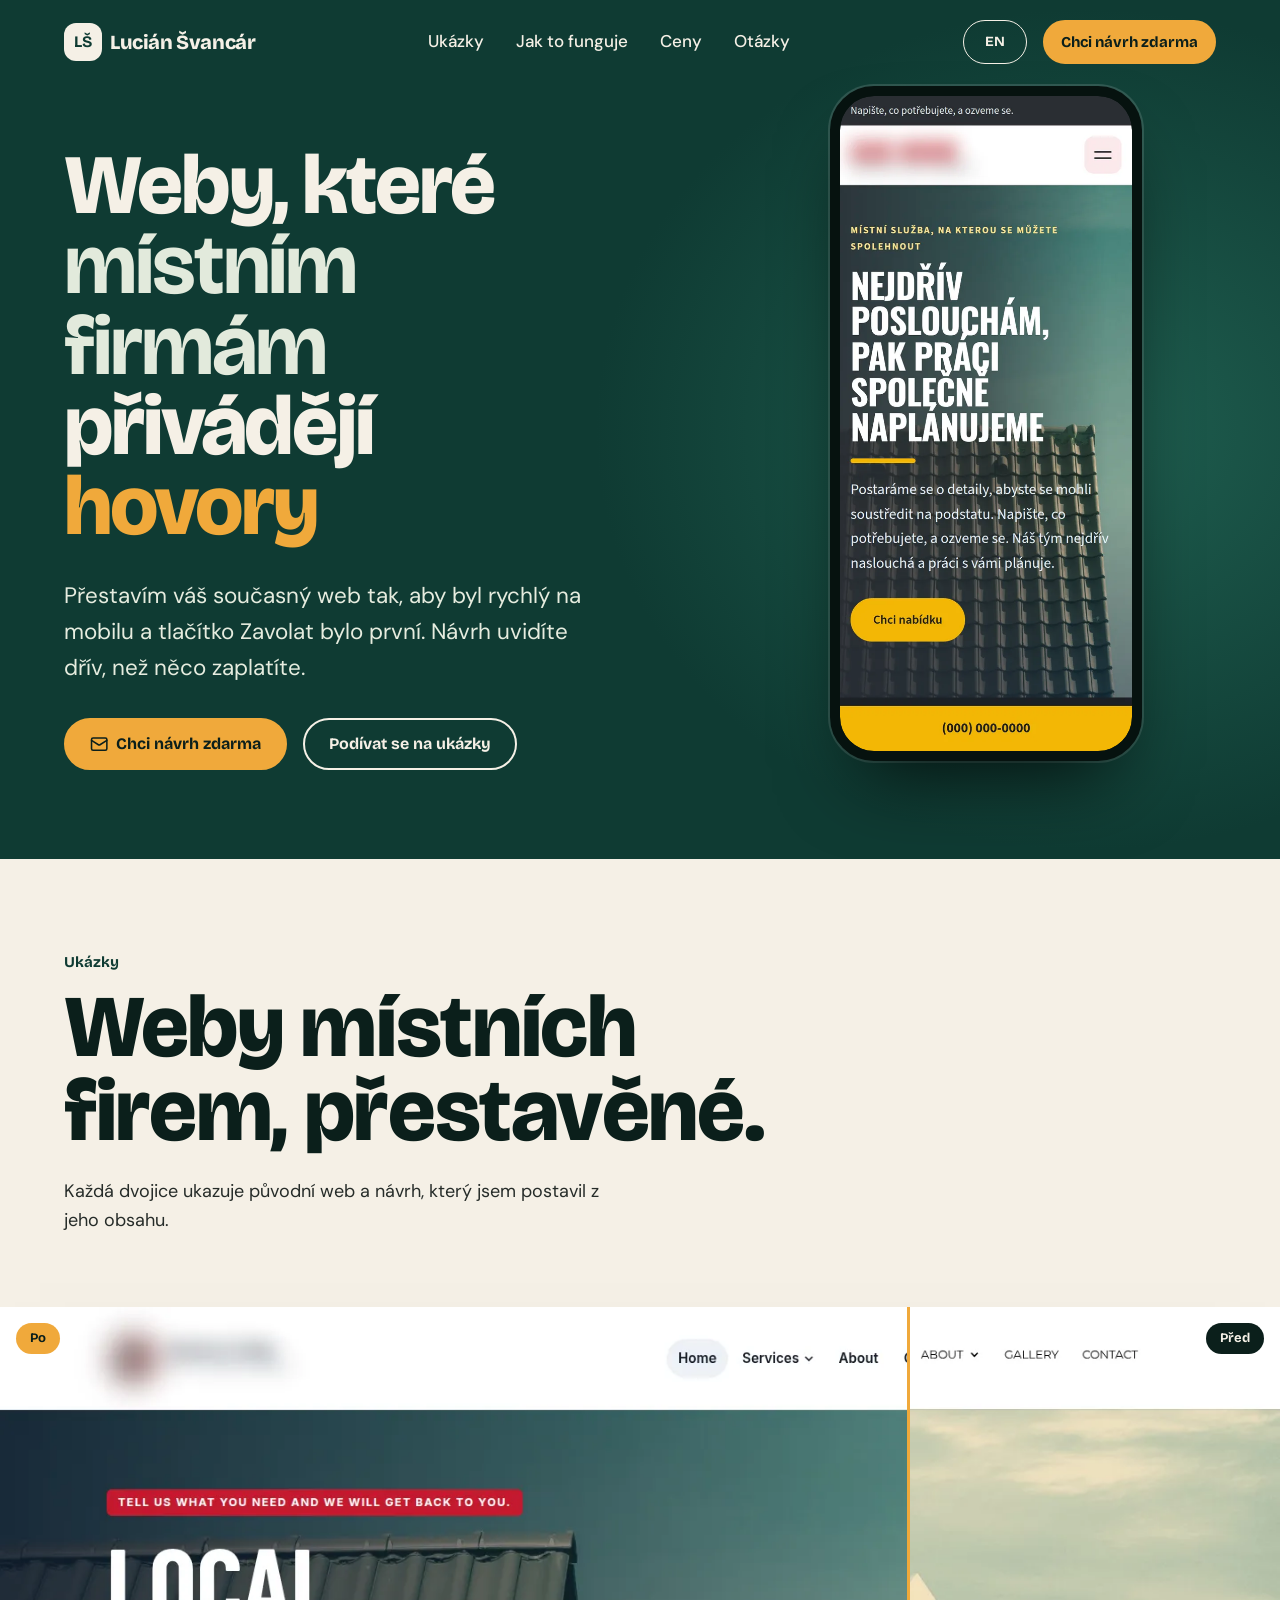
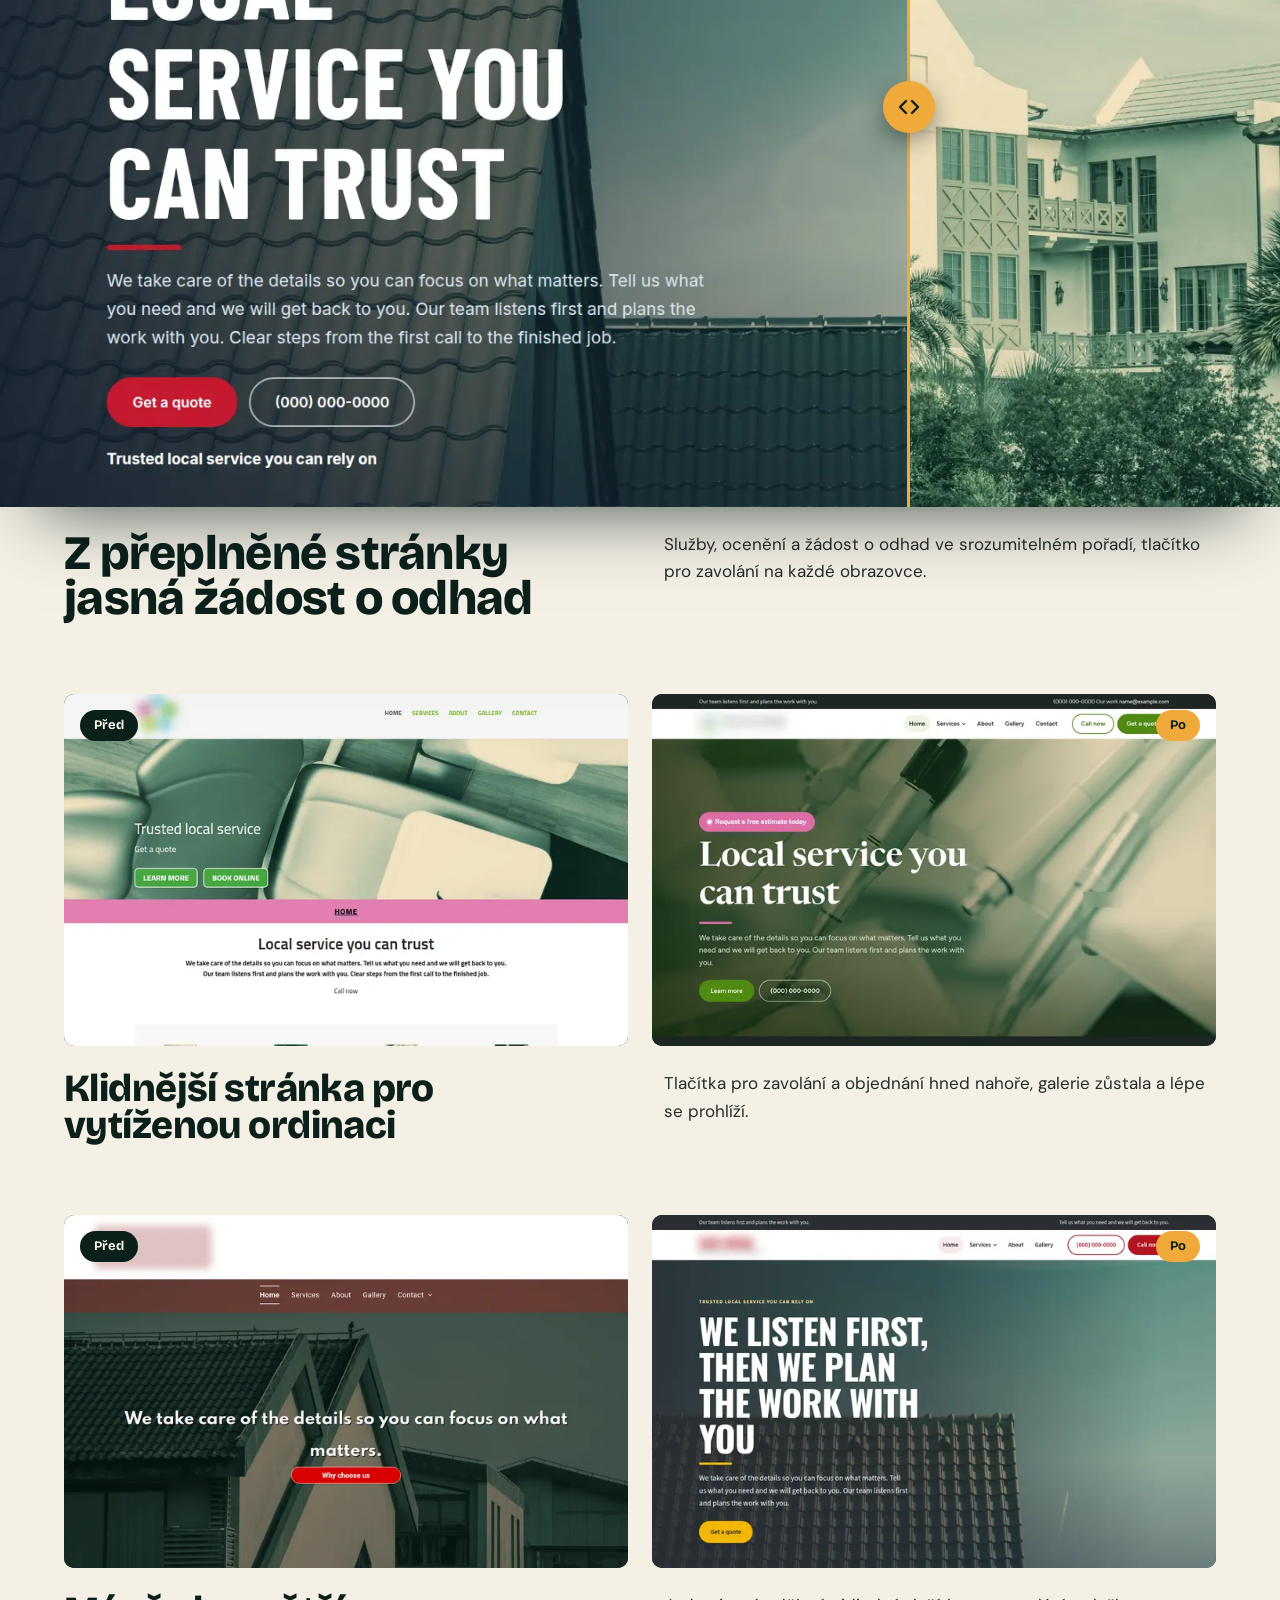
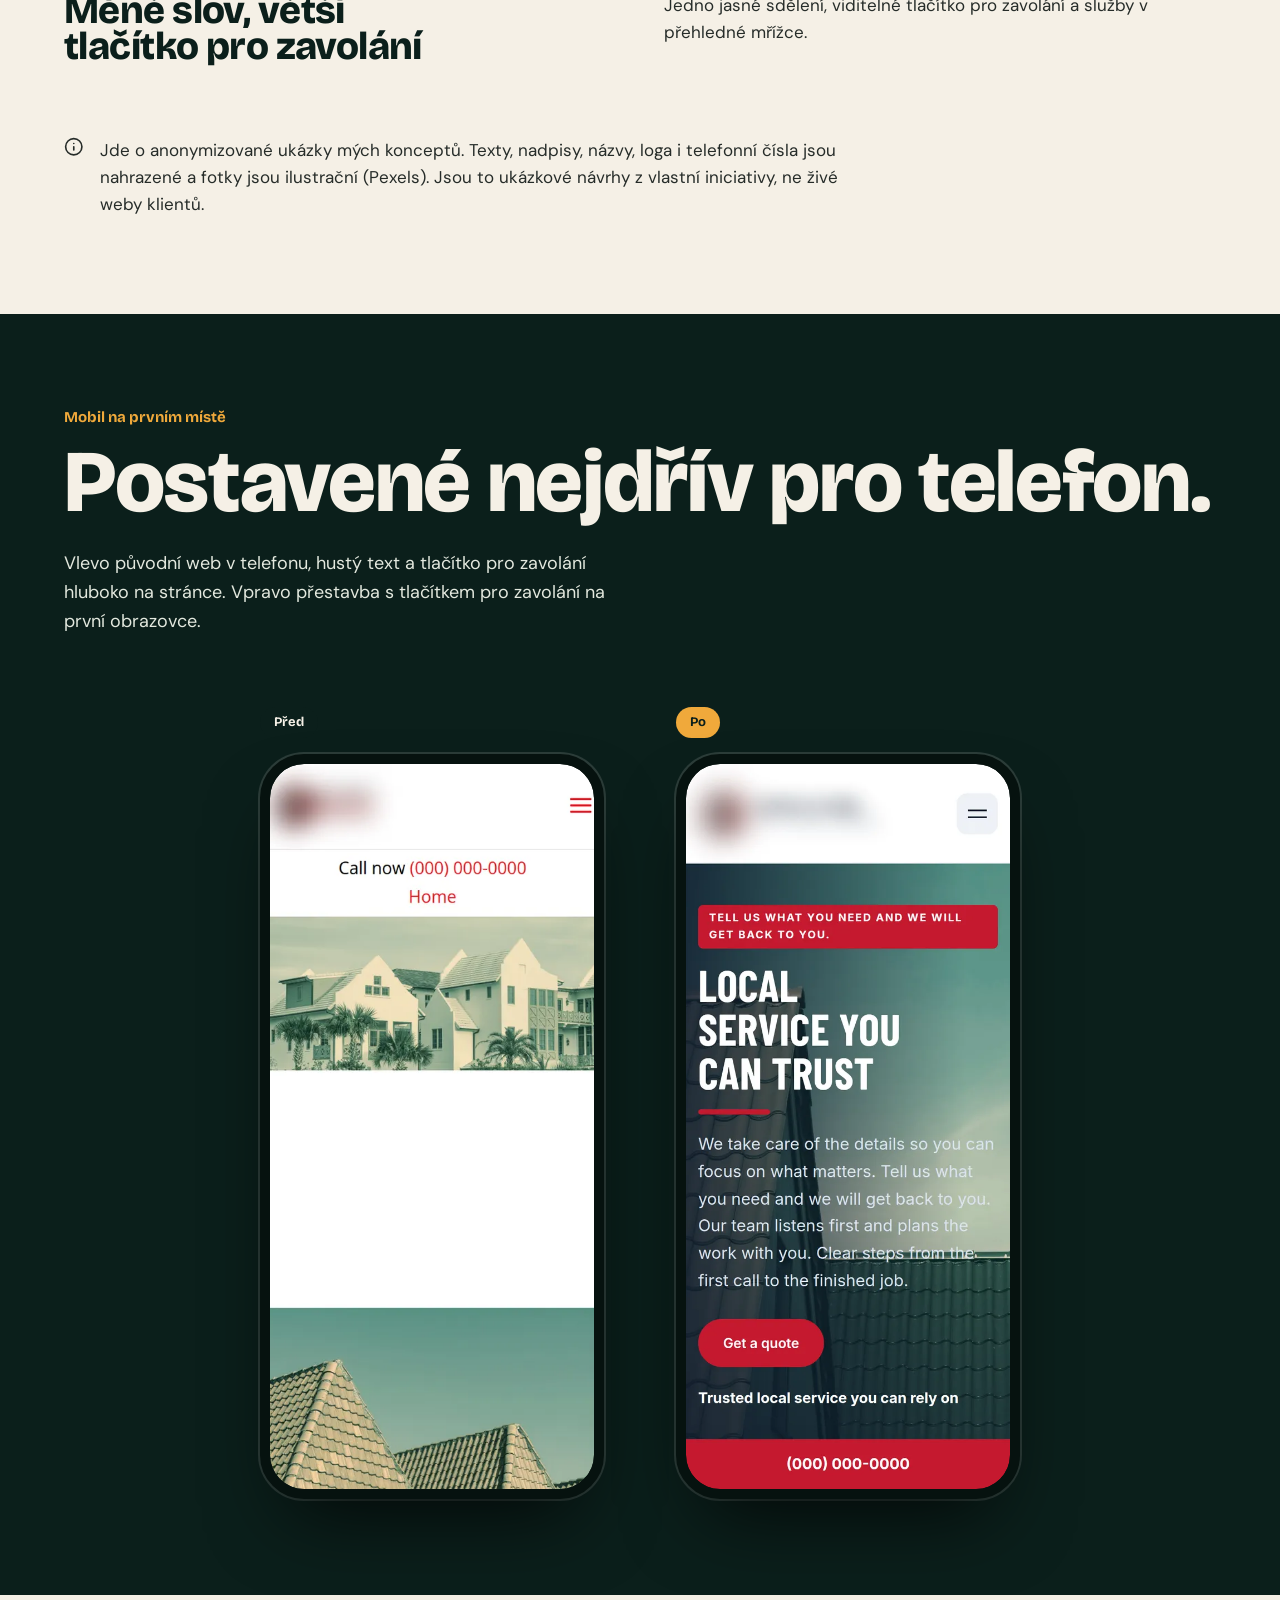
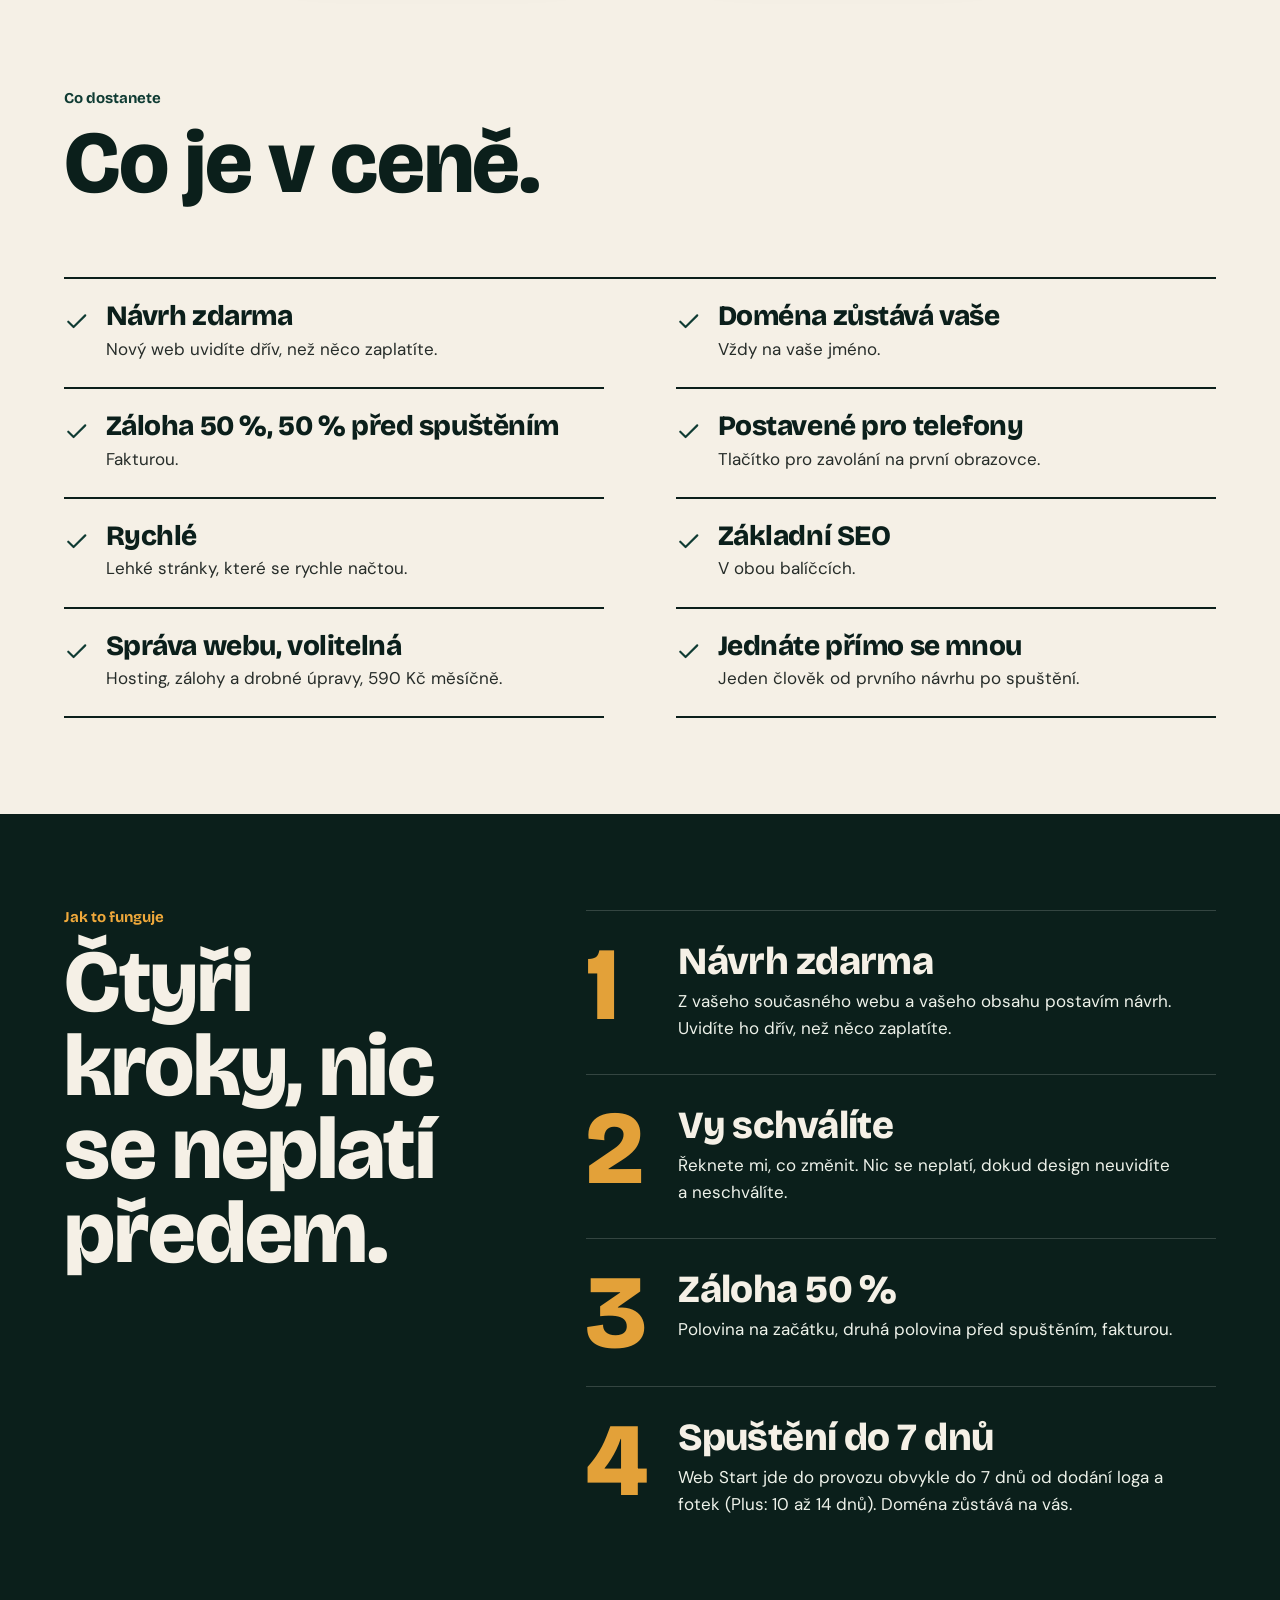
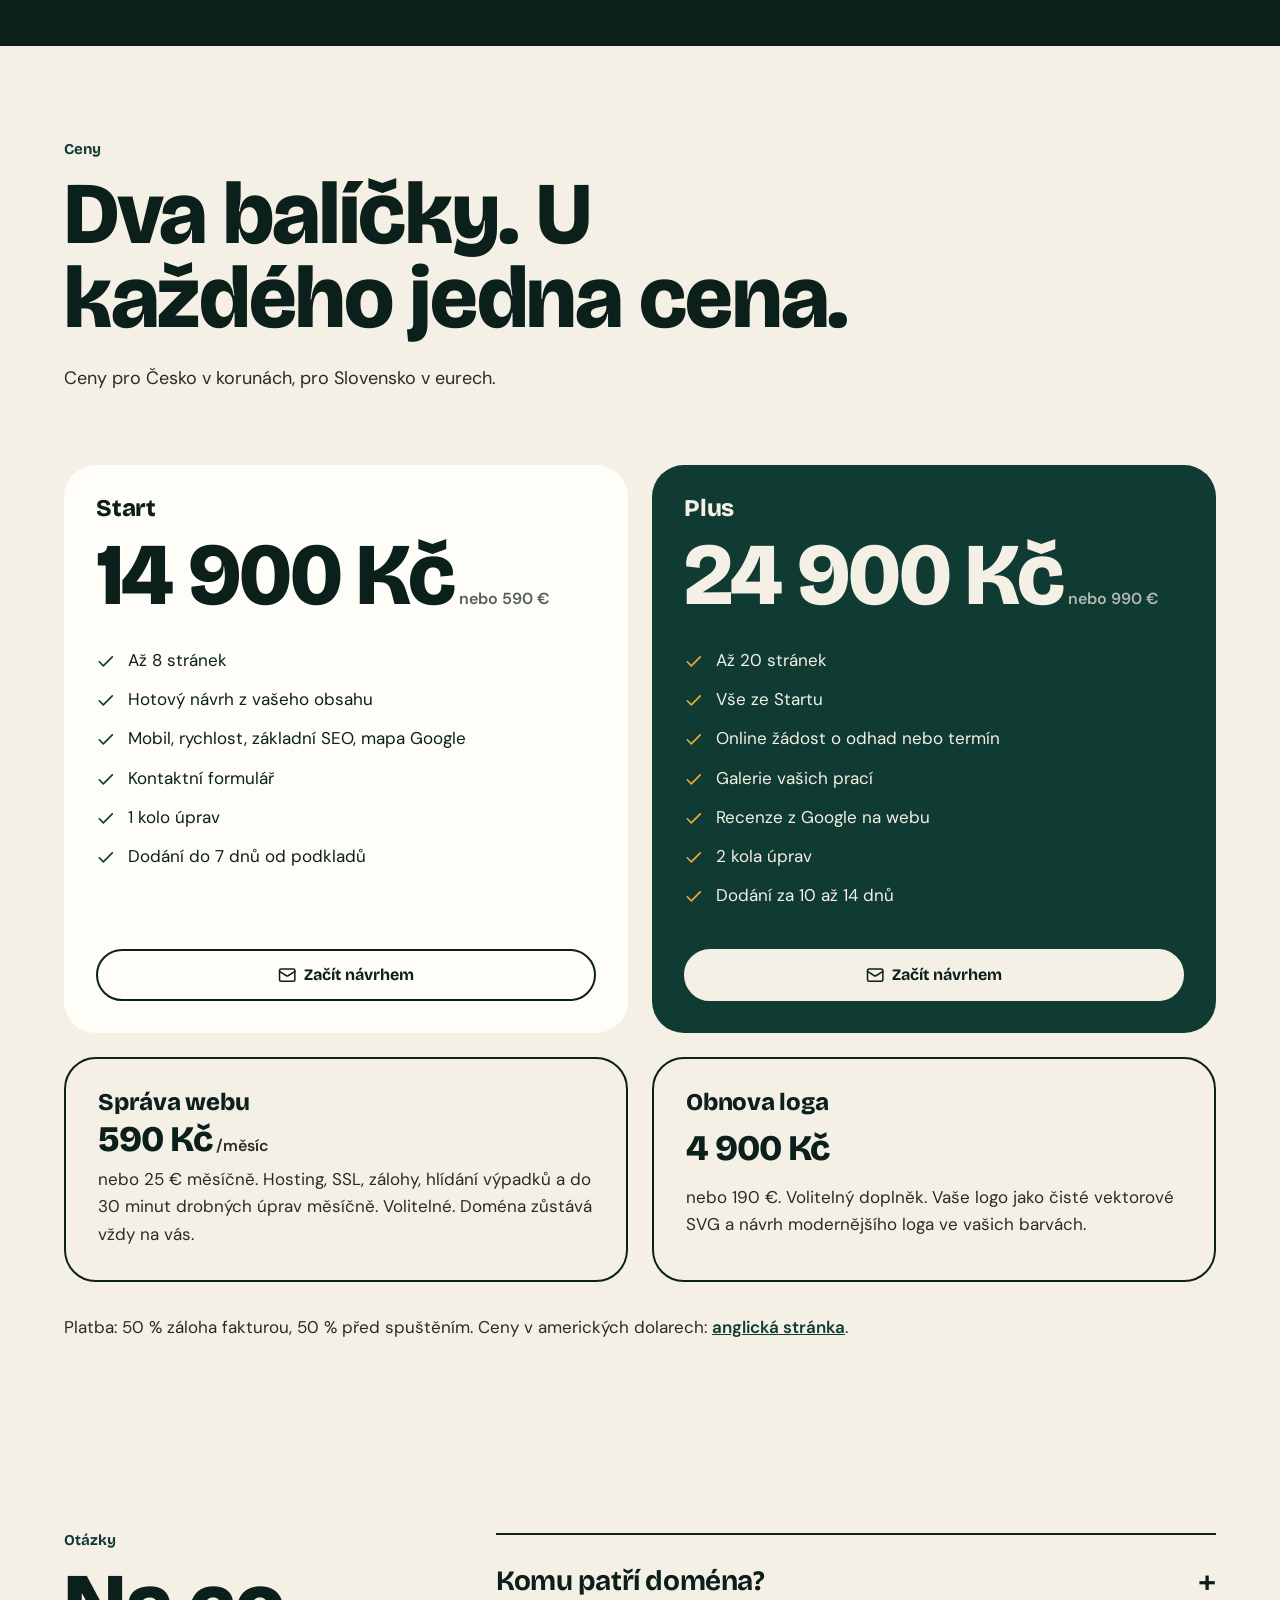
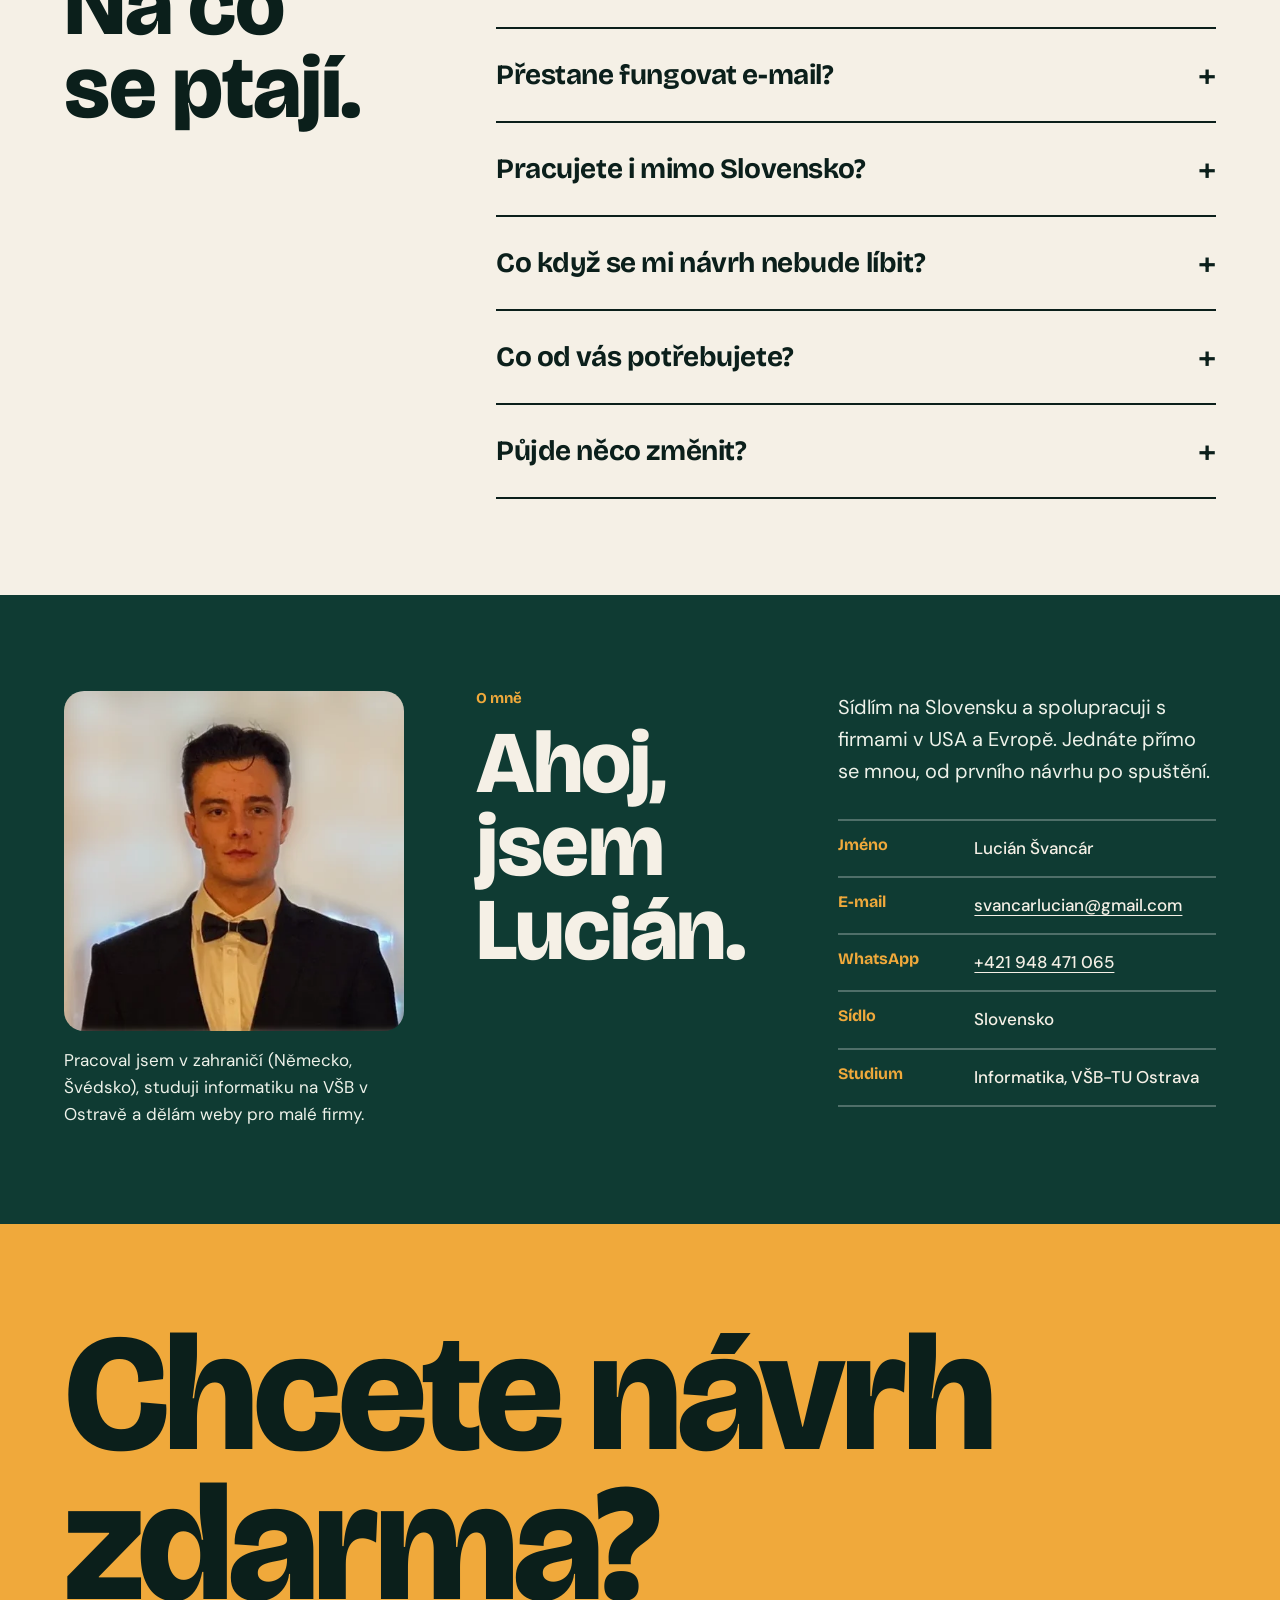
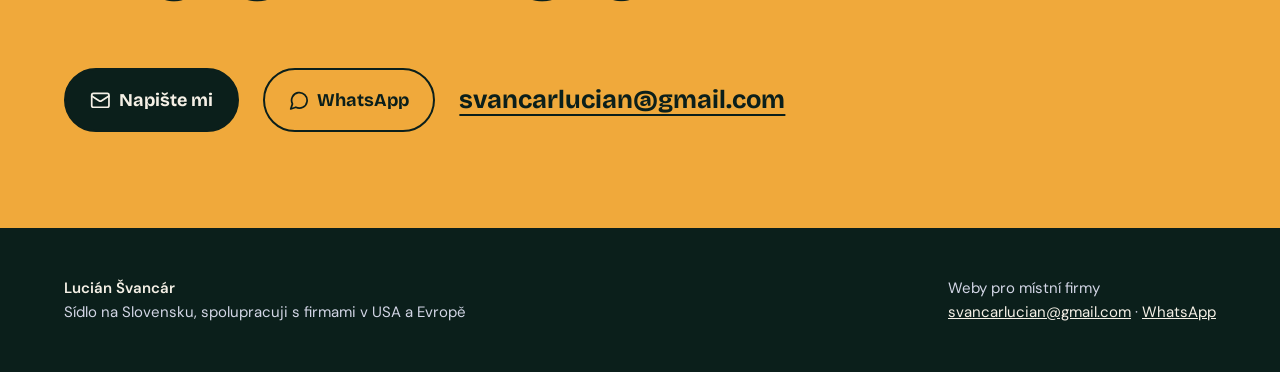
==== commit e66f0e5d: "Ilustracne fotky z Pexels v ukazkach pred/po, poznamka upravena Co-Authored-By: Claude Sonnet 5.5 <n" ====
--- a/cz/index.html
+++ b/cz/index.html
@@ -41,7 +41,7 @@
 <section id="work"><div class="wrap">
 <div class="sec-h rv"><div><span class="kick">Ukázky</span><h2>Weby místních firem, přestavěné.</h2></div><p>Každá dvojice ukazuje původní web a návrh, který jsem postavil z jeho obsahu.</p></div>
 <div class="bigcase rv"><div class="cmp" style="--p:71%"><div class="cmp-i cmp-b"><span class="tag">Před</span><img src="../img/roof1-before-700.webp" srcset="../img/roof1-before-700.webp 720w,../img/roof1-before.webp 1440w" sizes="100vw" width="1440" height="900" alt="Před a po, místní firma na střechy (anonymizováno)" loading="lazy" decoding="async"></div><div class="cmp-i cmp-a"><span class="tag t2">Po</span><img src="../img/roof1-after-700.webp" srcset="../img/roof1-after-700.webp 720w,../img/roof1-after.webp 1440w" sizes="100vw" width="1440" height="900" alt="Před a po, místní firma na střechy (anonymizováno)" loading="lazy" decoding="async"></div><div class="cmp-h" aria-hidden="true"><span><svg viewBox="0 0 24 24"><path d="m9 6-6 6 6 6M15 6l6 6-6 6"/></svg></span></div><input class="cmp-r" type="range" min="0" max="100" value="71" aria-label="Tažením porovnáte před a po"></div><div class="wrap"><div class="cap"><h3>Z přeplněné stránky jasná žádost o odhad</h3><p>Služby, ocenění a žádost o odhad ve srozumitelném pořadí, tlačítko pro zavolání na každé obrazovce.</p></div></div></div><div class="smalls"><article class="sm-c rv"><div class="duo"><figure><span class="tag">Před</span><img src="../img/dental-before-700.webp" srcset="../img/dental-before-700.webp 720w,../img/dental-before.webp 1440w" sizes="(min-width:900px) 45vw,100vw" width="1440" height="900" alt="Před a po, místní zubní ordinace (anonymizováno)" loading="lazy" decoding="async"></figure><figure><span class="tag t2">Po</span><img src="../img/dental-after-700.webp" srcset="../img/dental-after-700.webp 720w,../img/dental-after.webp 1440w" sizes="(min-width:900px) 45vw,100vw" width="1440" height="900" alt="Před a po, místní zubní ordinace (anonymizováno)" loading="lazy" decoding="async"></figure></div><div class="cap"><h3>Klidnější stránka pro vytíženou ordinaci</h3><p>Tlačítka pro zavolání a objednání hned nahoře, galerie zůstala a lépe se prohlíží.</p></div></article><article class="sm-c rv"><div class="duo"><figure><span class="tag">Před</span><img src="../img/roof2-before-700.webp" srcset="../img/roof2-before-700.webp 720w,../img/roof2-before.webp 1440w" sizes="(min-width:900px) 45vw,100vw" width="1440" height="900" alt="Před a po, místní firma na střechy (anonymizováno)" loading="lazy" decoding="async"></figure><figure><span class="tag t2">Po</span><img src="../img/roof2-after-700.webp" srcset="../img/roof2-after-700.webp 720w,../img/roof2-after.webp 1440w" sizes="(min-width:900px) 45vw,100vw" width="1440" height="900" alt="Před a po, místní firma na střechy (anonymizováno)" loading="lazy" decoding="async"></figure></div><div class="cap"><h3>Méně slov, větší tlačítko pro zavolání</h3><p>Jedno jasné sdělení, viditelné tlačítko pro zavolání a služby v přehledné mřížce.</p></div></article></div>
-<p class="note rv"><svg class="i" viewBox="0 0 24 24" aria-hidden="true"><circle cx="12" cy="12" r="10"/><path d="M12 16v-4M12 8h.01"/></svg><span>Jde o anonymizované ukázky mých konceptů. Texty, nadpisy, názvy, loga i telefonní čísla jsou nahrazené a fotky pocházejí z ukázkových konceptů. Jsou to ukázkové návrhy z vlastní iniciativy, ne živé weby klientů.</span></p>
+<p class="note rv"><svg class="i" viewBox="0 0 24 24" aria-hidden="true"><circle cx="12" cy="12" r="10"/><path d="M12 16v-4M12 8h.01"/></svg><span>Jde o anonymizované ukázky mých konceptů. Texty, nadpisy, názvy, loga i telefonní čísla jsou nahrazené a fotky jsou ilustrační (Pexels). Jsou to ukázkové návrhy z vlastní iniciativy, ne živé weby klientů.</span></p>
 </div></section>
 <section id="mobile" class="dark mf"><div class="wrap"><div class="sec-h rv"><div><span class="kick">Mobil na prvním místě</span><h2>Postavené nejdřív pro telefon.</h2></div><p>Vlevo původní web v telefonu, hustý text a tlačítko pro zavolání hluboko na stránce. Vpravo přestavba s tlačítkem pro zavolání na první obrazovce.</p></div><div class="phones rv"><figure class="phone-w"><span class="tag">Před</span><div class="phone"><img src="../img/m-roof1-before.webp" width="600" height="1298" alt="Anonymizovaný snímek webu firmy na střechy v telefonu" loading="lazy" decoding="async"></div></figure><figure class="phone-w"><span class="tag t2">Po</span><div class="phone"><img src="../img/m-roof1-after.webp" width="600" height="1298" alt="Anonymizovaný snímek webu firmy na střechy v telefonu" loading="lazy" decoding="async"></div></figure></div></div></section>
 <section id="get"><div class="wrap"><div class="sec-h rv"><div><span class="kick">Co dostanete</span><h2>Co je v ceně.</h2></div></div><ul class="gets"><li class="rv"><svg class="i" viewBox="0 0 24 24" aria-hidden="true"><path d="M20 6 9 17l-5-5"/></svg><div><h3>Návrh zdarma</h3><p>Nový web uvidíte dřív, než něco zaplatíte.</p></div></li><li class="rv"><svg class="i" viewBox="0 0 24 24" aria-hidden="true"><path d="M20 6 9 17l-5-5"/></svg><div><h3>Doména zůstává vaše</h3><p>Vždy na vaše jméno.</p></div></li><li class="rv"><svg class="i" viewBox="0 0 24 24" aria-hidden="true"><path d="M20 6 9 17l-5-5"/></svg><div><h3>Záloha 50 %, 50 % před spuštěním</h3><p>Fakturou.</p></div></li><li class="rv"><svg class="i" viewBox="0 0 24 24" aria-hidden="true"><path d="M20 6 9 17l-5-5"/></svg><div><h3>Postavené pro telefony</h3><p>Tlačítko pro zavolání na první obrazovce.</p></div></li><li class="rv"><svg class="i" viewBox="0 0 24 24" aria-hidden="true"><path d="M20 6 9 17l-5-5"/></svg><div><h3>Rychlé</h3><p>Lehké stránky, které se rychle načtou.</p></div></li><li class="rv"><svg class="i" viewBox="0 0 24 24" aria-hidden="true"><path d="M20 6 9 17l-5-5"/></svg><div><h3>Základní SEO</h3><p>V obou balíčcích.</p></div></li><li class="rv"><svg class="i" viewBox="0 0 24 24" aria-hidden="true"><path d="M20 6 9 17l-5-5"/></svg><div><h3>Správa webu, volitelná</h3><p>Hosting, zálohy a drobné úpravy, 590 Kč měsíčně.</p></div></li><li class="rv"><svg class="i" viewBox="0 0 24 24" aria-hidden="true"><path d="M20 6 9 17l-5-5"/></svg><div><h3>Jednáte přímo se mnou</h3><p>Jeden člověk od prvního návrhu po spuštění.</p></div></li></ul></div></section>
